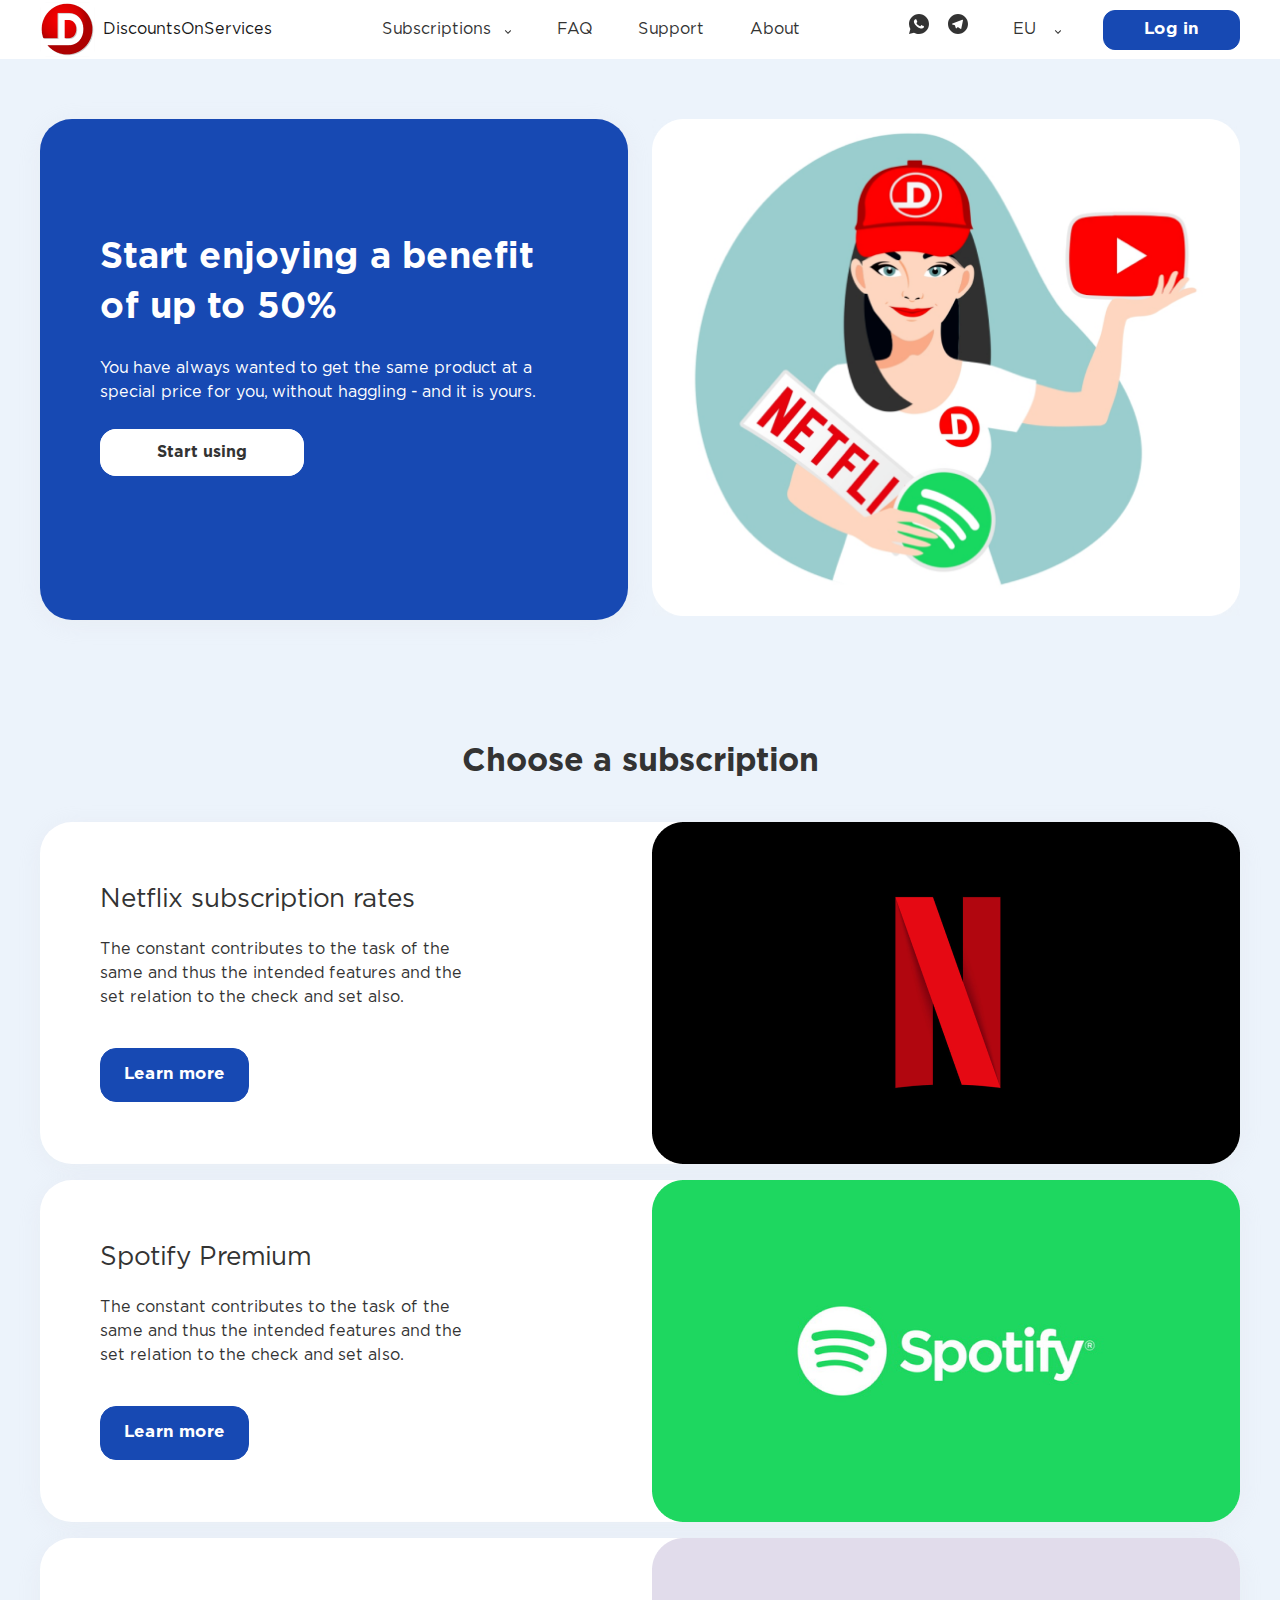
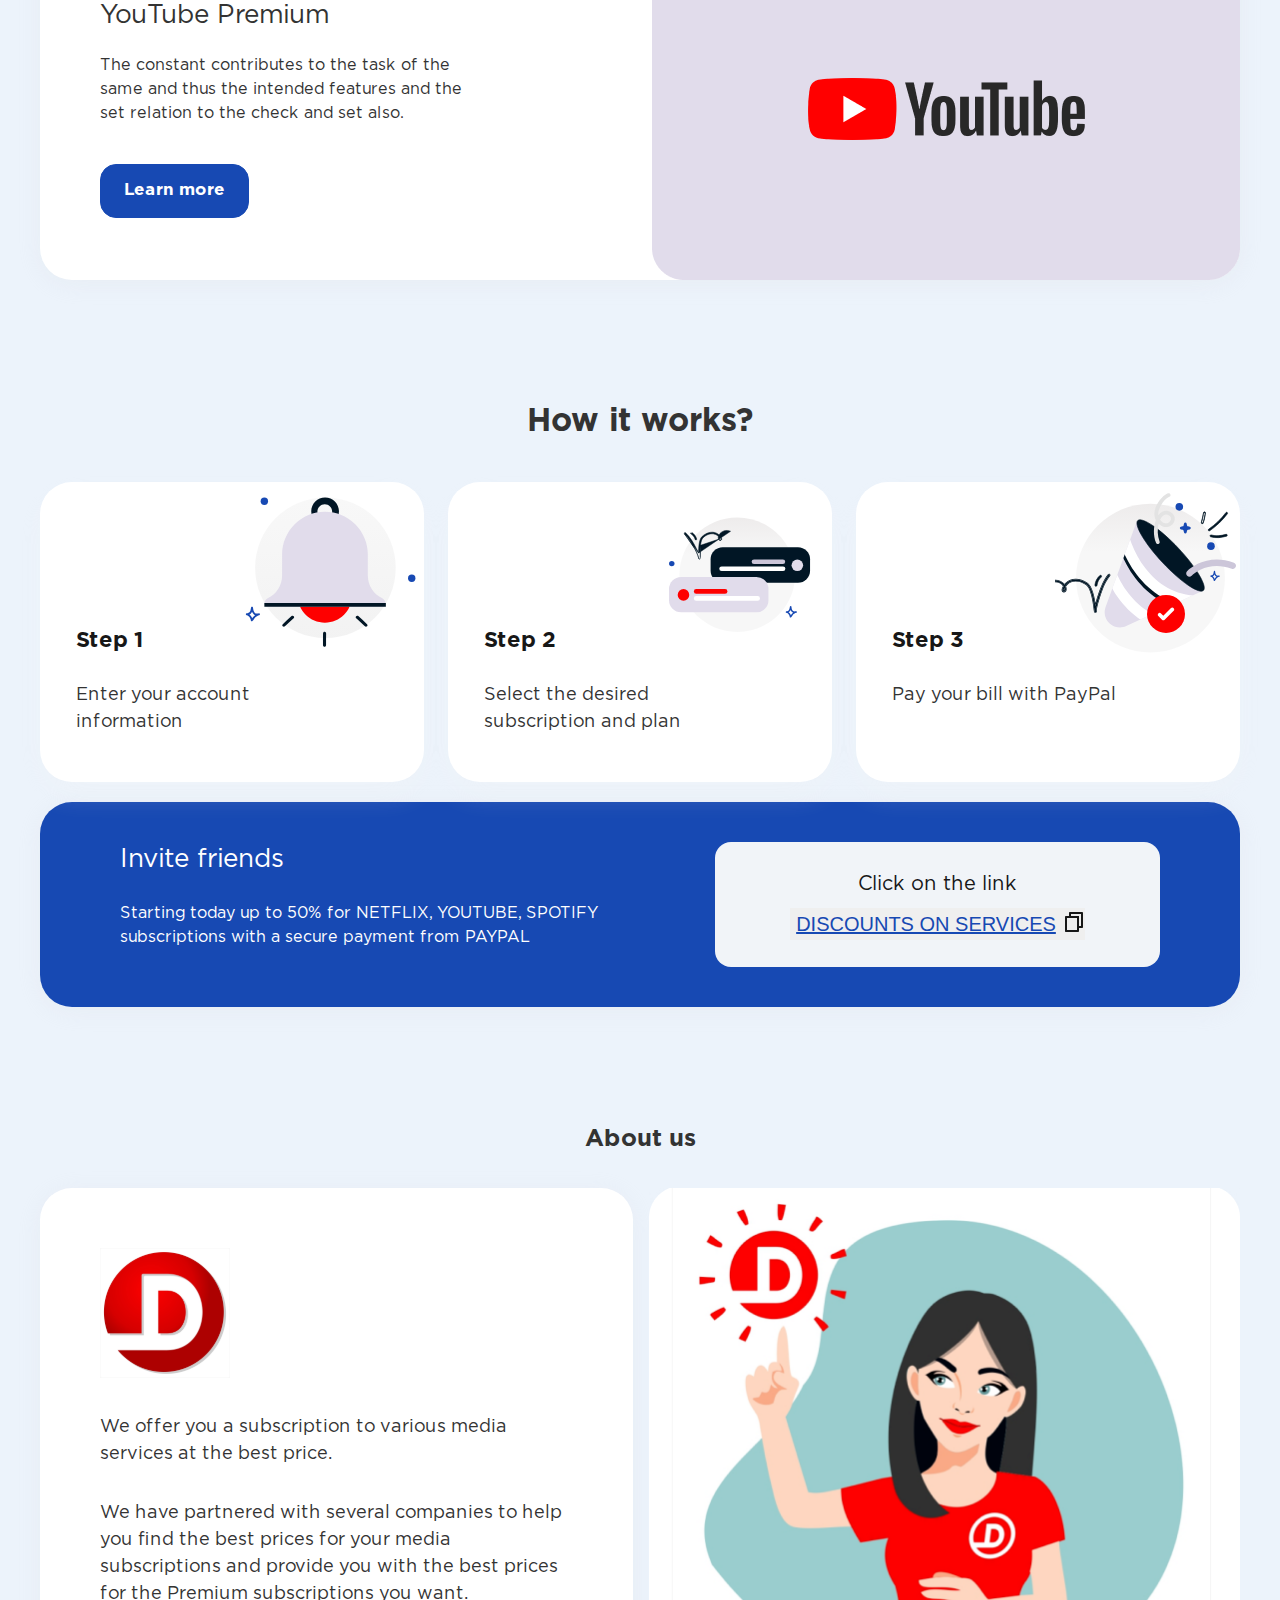
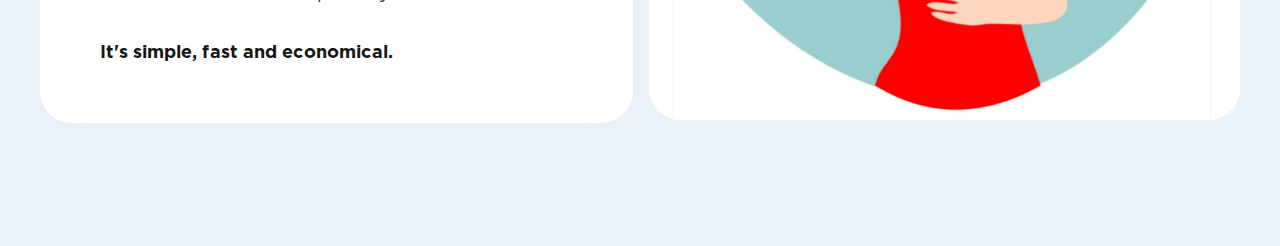
==== index.html @ be627ea8 "three sections completed" ====
<!DOCTYPE html>
<html lang="en">

<head>
    <meta charset="UTF-8">
    <meta http-equiv="X-UA-Compatible" content="IE=edge">
    <meta name="viewport" content="width=device-width, initial-scale=1.0">
    <title>Document</title>
    <link href="css/fonts.css" rel="stylesheet">
    <link href="css/style.css" rel="stylesheet">
</head>

<body>
    <main class="wrapper">
        <header class="header">
            <div class="container">
                <div class="header__inner">
                    <a class="header__logo">
                        <img class="header__logo-img" src="images/logo-big.png" alt="logo">
                        <span class="header__logo-text">DiscountsOnServices</span>
                    </a>

                    <nav class="menu">
                        <ul class="menu__list">
                            <li class="menu__item">
                                <span class="menu__item-subscriptions">Subscriptions
                                    <ul class="subscriptions-list">
                                        <li class="subscriptions-list__item">
                                            <a class="subscriptions-list__link" href="#">Netflix</a>
                                        </li>
                                        <li class="subscriptions-list__item">
                                            <a class="subscriptions-list__link" href="#">YouTube Premium</a>
                                        </li>
                                        <li class="subscriptions-list__item">
                                            <a class="subscriptions-list__link" href="#">Spotify</a>
                                        </li>
                                    </ul>
                                </span>
                            </li>
                            <li class="menu__item"><a class="menu__item-link" href="#">FAQ</a></li>
                            <li class="menu__item"><a class="menu__item-link" href="#">Support</a></li>
                            <li class="menu__item"><a class="menu__item-link" href="#">About</a></li>
                        </ul>
                    </nav>

                    <div class="header__bnt-box">
                        <a class="header__btn-tel" href="#">
                            <svg width="20" height="20" viewBox="0 0 20 20" fill="none"
                                xmlns="http://www.w3.org/2000/svg">
                                <path
                                    d="M0.00401338 20L1.35601 15.032C0.465151 13.5049 -0.00289063 11.768 1.34322e-05 10C1.34322e-05 4.477 4.47701 0 10 0C15.523 0 20 4.477 20 10C20 15.523 15.523 20 10 20C8.23279 20.0029 6.49667 19.5352 4.97001 18.645L0.00401338 20ZM6.39101 5.308C6.26188 5.31602 6.13569 5.35003 6.02001 5.408C5.91153 5.46943 5.81251 5.54622 5.72601 5.636C5.60601 5.749 5.53801 5.847 5.46501 5.942C5.09542 6.423 4.89662 7.01342 4.90001 7.62C4.90201 8.11 5.03001 8.587 5.23001 9.033C5.63901 9.935 6.31201 10.89 7.20101 11.775C7.41501 11.988 7.62401 12.202 7.84901 12.401C8.9524 13.3725 10.2673 14.073 11.689 14.447L12.258 14.534C12.443 14.544 12.628 14.53 12.814 14.521C13.1053 14.506 13.3896 14.4271 13.647 14.29C13.813 14.202 13.891 14.158 14.03 14.07C14.03 14.07 14.073 14.042 14.155 13.98C14.29 13.88 14.373 13.809 14.485 13.692C14.568 13.606 14.64 13.505 14.695 13.39C14.773 13.227 14.851 12.916 14.883 12.657C14.907 12.459 14.9 12.351 14.897 12.284C14.893 12.177 14.804 12.066 14.707 12.019L14.125 11.758C14.125 11.758 13.255 11.379 12.724 11.137C12.668 11.1126 12.608 11.0987 12.547 11.096C12.4786 11.089 12.4095 11.0967 12.3443 11.1186C12.2791 11.1405 12.2193 11.1761 12.169 11.223V11.221C12.164 11.221 12.097 11.278 11.374 12.154C11.3325 12.2098 11.2754 12.2519 11.2098 12.2751C11.1443 12.2982 11.0733 12.3013 11.006 12.284C10.9409 12.2666 10.877 12.2445 10.815 12.218C10.691 12.166 10.648 12.146 10.563 12.109L10.558 12.107C9.98592 11.8572 9.45624 11.5198 8.98801 11.107C8.86201 10.997 8.74501 10.877 8.62501 10.761C8.23159 10.3842 7.88873 9.95801 7.60501 9.493L7.54601 9.398C7.50364 9.33416 7.46937 9.2653 7.44401 9.193C7.40601 9.046 7.50501 8.928 7.50501 8.928C7.50501 8.928 7.74801 8.662 7.86101 8.518C7.9551 8.39832 8.04289 8.27382 8.12401 8.145C8.24201 7.955 8.27901 7.76 8.21701 7.609C7.93701 6.925 7.64701 6.244 7.34901 5.568C7.29001 5.434 7.11501 5.338 6.95601 5.319C6.90201 5.313 6.84801 5.307 6.79401 5.303C6.65972 5.29633 6.52515 5.29766 6.39101 5.307V5.308Z"
                                    fill="#333333" />
                            </svg>
                        </a>
                        <a class="header__btn-telegram" href="#">
                            <svg width="20" height="20" viewBox="0 0 20 20" fill="none" xmlns="http://www.w3.org/2000/svg">
                                <path
                                    d="M10 20C4.477 20 0 15.523 0 10C0 4.477 4.477 0 10 0C15.523 0 20 4.477 20 10C20 15.523 15.523 20 10 20ZM6.89 11.17L6.903 11.163L7.773 14.033C7.885 14.344 8.039 14.4 8.226 14.374C8.414 14.349 8.513 14.248 8.636 14.13L9.824 12.982L12.374 14.87C12.84 15.127 13.175 14.994 13.291 14.438L14.948 6.616C15.131 5.888 14.811 5.596 14.246 5.828L4.513 9.588C3.849 9.854 3.853 10.226 4.393 10.391L6.89 11.171V11.17Z"
                                    fill="#333333" />
                            </svg>
                        </a>
                        <span class="header__btn-language"> EU
                            <ul class="language__list">
                                <li class="language__list-item"><button class="language-btn">English</button></li>
                                <li class="language__list-item"><button class="language-btn">Ukraine</button></li>
                                <li class="language__list-item"><button class="language-btn">Russian</button></li>
                            </ul>
                        </span>
                        <span class="login btn">Log in</span>
                    </div>

                </div>
            </div>
        </header>

        <section class="benefit">
            <div class="container">
                <div class="benefit__inner">
                    <div class="benefit__info">
                        <h1 class="benefit__title">Start enjoying a benefit of up to 50%</h1>
                        <p class="benefit__text">
                            You have always wanted to get the same product at a special price for you, without haggling - and it is yours.
                        </p>
                        <a class="benefit__start" href="#">Start using</a>
                    </div>
                    <div class="benefit__img-box">
                        <img class="benefit__img" src="images/benefit.png" alt="benefit-img">
                    </div>
                </div>
            </div>
        </section>

        <section class="choice">
            <div class="container">
                <h2 class="choice__title section-title">Choose a subscription</h2>
                <div class="choice__item">
                    <div class="choice__item-inner">
                        <div class="choice__item-info">
                            <h3 class="item__title">Netflix subscription rates</h3>
                            <p class="item__text">
                                The constant contributes to the task of the same and thus the intended features and the set relation to the check and set also.
                            </p>
                            <a class="item__link btn" href="#">Learn more</a>
                        </div>
                        <img class="choice__item-img" src="images/netflix.png" alt="Netflix">
                    </div>
                </div>
                <div class="choice__item">
                    <div class="choice__item-inner">
                        <div class="choice__item-info">
                            <h3 class="item__title">Spotify Premium</h3>
                            <p class="item__text">
                                The constant contributes to the task of the same and thus the intended features and the set relation to the check and set also.
                            </p>
                            <a class="item__link btn" href="#">Learn more</a>
                        </div>
                        <img class="choice__item-img" src="images/spotify.png" alt="Netflix">
                    </div>
                </div>
                <div class="choice__item">
                    <div class="choice__item-inner">
                        <div class="choice__item-info">
                            <h3 class="item__title">YouTube Premium</h3>
                            <p class="item__text">
                                The constant contributes to the task of the same and thus the intended features and the set relation to the check and set also.
                            </p>
                            <a class="item__link btn" href="#">Learn more</a>
                        </div>
                        <img class="choice__item-img" src="images/youtube.png" alt="Netflix">
                    </div>
                </div>
            </div>
        </section>

        <section class="work">
            <div class="container">
                <h2 class="work__title section-title">How it works?</h2>
                <div class="work__card-box">
                    <div class="work__card">
                        <div class="first-line">
                            <h4 class="card__title">Step 1</h4>
                            <img class="card__img" src="images/icons/step1.svg" alt="">
                        </div>
                        <div class="second-line">
                            <p class="card__text">
                                Enter your account information
                            </p>
                        </div>
                    </div>
                    <div class="work__card">
                        <div class="first-line">
                            <h4 class="card__title">Step 2</h4>
                            <img class="card__img" src="images/icons/step2.svg" alt="">
                        </div>
                        <div class="second-line">
                            <p class="card__text">
                                Select the desired subscription and plan
                            </p>
                        </div>
                    </div>
                    <div class="work__card">
                        <div class="first-line">
                            <h4 class="card__title">Step 3</h4>
                            <img class="card__img" src="images/icons/step3.svg" alt="">
                        </div>
                        <div class="second-line">
                            <p class="card__text">
                                Pay your bill with PayPal
                            </p>
                        </div>
                    </div>
                </div>

                <div class="invite">
                    <div class="info">
                        <h3 class="invite__title">Invite friends</h3>
                        <p class="invite__text">
                            Starting today up to 50% for NETFLIX, YOUTUBE, SPOTIFY subscriptions with a secure payment from PAYPAL
                        </p>
                    </div>
                    <div class="link__box">
                        <p class="link__text">Click on the link</p>
                        <button class="link__item">
                            <span class="copy_text">Discounts On Services</span>
                        </button>
                        <div class="copy_link_mess">Скопировано в буфер обмена</div>
                    </div>
                </div>
            </div>
        </section>

        <section class="about">
            <div class="container">
                <h2 class="about__title">About us</h2>
                <div class="about__inner">
                    <div class="about__info">
                        <img class="about__info-logo" src="images/logo-130.svg" alt="logo">
                        <p class="about__info-text">
                            We offer you a subscription to various media services at the best price.
                        </p>
                        <p class="about__info-text">
                            We have partnered with several companies to help you find the best prices for your media subscriptions and provide you with the best prices for the Premium subscriptions you want.
                        </p>
                        <p class="about__info-text about__info-text--bold">
                            It's simple, fast and economical.
                        </p>
                    </div>
                    <div class="about__img-box">
                        <img class="about__img" src="images/about.png" alt="about">
                    </div>
                </div>
            </div>
        </section>

    </main>


    <script src="https://ajax.googleapis.com/ajax/libs/jquery/3.4.1/jquery.min.js"></script>
    <script src="js/main.js"></script>
</body>

</html>
---- css/fonts.css ----
@font-face{
    font-family: 'GothamPro-Bold';
    font-style: normal;
    font-weight: 700;
    src:url(../fonts/GothamPro-Bold.woff2) format('woff2'),
        url(../fonts/GothamPro-Bold.woff) format('woff');
}

@font-face{
    font-family: 'GothamPro';
    font-style: normal;
    font-weight: 400;
    src:url(../fonts/GothamPro.woff2) format('woff2'),
        url(../fonts/GothamPro.woff) format('woff');
}
---- css/style.css ----
*,
*::after,
*::before{
    box-sizing: border-box;
    margin: 0;
}

ul{
    list-style: none;
    padding: 0;
}

a{
    text-decoration: none;
    color: inherit;
}

h1, h2, h4{
    font-family: 'GothamPro-Bold';
    font-weight: 700;
}

h3, h5{
    font-family: 'GothamPro';
    font-weight: 400;
}

section{
    margin-bottom: 120px;
}

body{
    font-family: 'GothamPro';
    font-weight: 400;
    background-color: #ECF3FB;
    color: #333333;
}

header{
    padding: 2px 0;
    margin-bottom: 60px;
    background-color: #fff;
}

.container{
    max-width: 1220px;
    padding: 0 10px;
    margin: 0 auto;
}

.header__inner{
    display: flex;
    justify-content: space-between;
    align-items: center;
}

.menu__list{
    display: flex;
    gap: 46px;
}

.header__logo{
    display: flex;
    align-items: center;
}

.header__logo-text{
    color: #171717;
    font-size: 16px;
    line-height: 21px;
    padding-left: 8px;
}

.menu__item-subscriptions,
.header__btn-language{
    padding-right: 20px;
    position: relative;
    cursor: pointer;
}

.header__btn-language{
    margin-right: 42px;
}

.menu__item-subscriptions::after,
.header__btn-language::after{
    content: "";
    width: 7px;
    height: 4px;
    background-image: url(../images/icons/arrow-down.svg);
    position: absolute;
    top: 8px;
    right: 0;
    transition: all .5s;
}

.menu__item-subscriptions:hover::after,
.header__btn-language:hover::after{
    transform: rotateX(180deg);
}

.subscriptions-list,
.language__list{
    position: absolute;
    visibility: hidden;
    opacity: 0;
    transition: all .5s;
    left: -40px;
    top: 40px;
    background: #FFFFFF;
    box-shadow: 0px 20px 48px rgba(177, 177, 177, 0.4);
    border-radius: 16px;
    width: 205px;
}

.language__list{
    width: 114px;
    left: -30px;
}

.menu__item-subscriptions:hover .subscriptions-list,
.header__btn-language:hover .language__list{
    visibility: visible;
    opacity: 1;
}

.subscriptions-list__item,
.language__list-item{
    margin: 23px;
}

.language-btn{
    border: none;
    background-color: transparent;
}

.subscriptions-list__link,
.language-btn{
    color: #171717;
    letter-spacing: 0.01em;
    font-size: 17px;
    line-height: 26px;
    transition: all .3s;
}

.language-btn{
    cursor: pointer;
}

.subscriptions-list__link:hover,
.language-btn:hover{
    color: #1749B3;
}

.header__btn-tel,
.header__btn-telegram{
    transition: all 2s;
}

.header__btn-tel:hover path,
.header__btn-telegram:hover path{
    fill: #1749B3;
}

.header__btn-tel:active path,
.header__btn-telegram:active path{
    fill: #4B84FD;
}

.header__btn-telegram{
    margin-left: 14px;
    margin-right: 40px;
}

.btn{
    display: inline-block;
    padding: 8px 40px;
    color: #fff;
    font-weight: 700;
    font-family: 'GothamPro-Bold';
    font-size: 17px;
    line-height: 22px;
    background-color: #1749B3;
    border: 1px solid #1749B3;
    border-radius: 12px;
    transition: all .3s;
    cursor: pointer;
}

.btn:hover{
    color: #171717;
    background-color: #fff;
}

.btn:active{
    background-color: #4B84FD;
    border-color: #4B84FD;
    color: #fff;
}

.benefit__inner{
    display: flex;
    justify-content: space-between;
}

.benefit__img-box{
    width: 49%;
    object-fit: cover;
    border-radius: 32px;
}

.benefit__img{
    width: 100%;
}

.benefit__info{
    width: 49%;
    padding: 114px 60px 0;
    background-color: #1749B3;
    box-shadow: 0px 4px 24px rgba(213, 216, 221, 0.2);
    border-radius: 32px;
}

.benefit__title{
    color: #FFFFFF;
    font-size: 36px;
    line-height: 50px;
    margin-bottom: 24px;
    max-width: 472px;

}

.benefit__text{
    font-size: 16px;
    line-height: 24px;
    color: #FFFFFF;
    margin-bottom: 40px;
}

.benefit__start{
    padding: 15px 56px;
    background-color: #fff;
    border-radius: 16px;
    font-weight: 700;
    font-family: 'GothamPro-Bold';
    border: 1px solid #FFFFFF;
    transition: all .3s;
}

.benefit__start:hover{
    color: #FFFFFF;
    background-color: #1749B3;
}

.benefit__start:active{
    color: #1749B3;
    background-color: rgba(255, 255, 255, 0.8);
    border-color: rgba(255, 255, 255, 0.8);
}

.choice__item{
    background-color: #FFFFFF;
    box-shadow: 0px 4px 24px rgba(213, 216, 221, 0.2);
    border-radius: 32px;
}

.choice__item + .choice__item{
    margin-top: 16px;
}

.section-title{
    font-size: 32px;
    line-height: 45px;
    text-align: center;
    margin-bottom: 37px;
}

.choice__item-inner{
    display: flex;
    justify-content: space-between;
}

.choice__item-info{
    max-width: 440px;
    padding-left: 60px;
}

.item__title {
    font-size: 26px;
    line-height: 36px;
    margin-top: 60px;
    margin-bottom: 20px;
}

.item__text{
    font-size: 16px;
    line-height: 24px;
    margin-bottom: 38px;
}

.item__link{
    display: inline-block;
    padding: 15px 23px;
    color: #FFFFFF;
    font-weight: 700;
    font-size: 17px;
    line-height: 22px;
    font-family: 'GothamPro-Bold';
    background: #1749B3;
    border-radius: 16px;
    border: 1px solid #1749B3;
}

.work__card-box{
    margin-bottom: 20px;
}

.work__card-box{
    display: flex;
    justify-content: space-between;
}

.work__card{
    background-color: #FFFFFF;
    box-shadow: 0px 12px 28px rgba(244, 245, 245, 0.2);
    border-radius: 32px;
    padding-left: 36px;
    height: 300px;
    width: 32%;
}

.first-line{
    display: flex;
    justify-content: space-between;
    align-items: flex-end;
}

.card__img{
    max-width: 185px;
    width: 100%;
    margin-bottom: 15px;
}

.card__title{
    font-size: 22px;
    line-height: 31px;
    color: #171717;
    padding-bottom: 25px;
}

.card__text{
    max-width: 227px;
    font-size: 18px;
    line-height: 27px;
    margin-bottom: 40px;
}

.invite{
    background-color: #1749B3;
    box-shadow: 0px 4px 24px rgba(213, 216, 221, 0.2);
    border-radius: 32px;
    padding: 40px 80px;
    display: flex;
    justify-content: space-between;
}

.info{
    color: #FFFFFF;
    max-width: 508px;
}

.invite__title{
    font-size: 26px;
    line-height: 140%;
    margin-bottom: 24px;
}

.invite__text{
    font-size: 16px;
    line-height: 150%;
}

.link__box{
    background-color: #F1F4F8;
    border-radius: 16px;
    max-width: 445px;
    width: 100%;
}

.link__text{
    font-size: 20px;
    line-height: 140%;
    text-align: center;
    color: #171717;
    margin-top: 28px;
    margin-bottom: 10px;
}

.link__item{
    position: relative;
    padding-right: 29px;
    display: block;
    margin: 0 auto;
    border: none;
    margin-bottom: 27px;
    transition: all .3s;
    cursor: pointer;
}

.link__item::after{
    content: "";
    position: absolute;
    width: 20px;
    height: 20px;
    top: 4px;
    right: 0px;
    background-image: url(../images/icons/invite-icon.svg);
    background-repeat: no-repeat;
    transition: all .3s;
}

.link__item span{
    color: #1749B3;
    text-transform: uppercase;
    font-size: 20px;
    line-height: 30px;
    text-decoration: underline;
    transition: all .3s;
}


.link__item:hover span{
    color: #171717;
}

.link__item:hover::after{
    background-image: url(../images/icons/invite-hover.svg);
}

.link__item--active span{
    color: #606060;
}

.link__item.link__item--active::after{
    background-image: url(../images/icons/invite-act.svg);
}

.copy_link_mess{
    line-height:40px;
    border-radius:5px;
    background:#1DA1F2;
    color:#fff;
    position:fixed;
    padding:0 15px;
    z-index:99;
    bottom:30px;
    left:50%;
    margin-left:-120px;
    display:none;
    box-shadow: rgba(0, 0, 0, 0.15) 0px 0px 15px;
}

.about__title{
    text-align: center;
    margin-bottom: 37px;
}

.about__inner{
    display: flex;
    justify-content: space-between;
    gap: 16px;
}

.about__img{
    width: 100%;
}

.about__img-box{
    width: 50%;
    object-fit: cover;
    border-radius: 32px;
}

.about__info{
    padding: 60px;
    box-shadow: 0px 4px 24px rgba(213, 216, 221, 0.2);
    border-radius: 32px;
    background-color: #fff;
    max-height: 535px;
    width: 50%;
}

.about__info-logo{
    margin-bottom: 32px;
}

.about__info-text{
    font-size: 18px;
    line-height: 27px;
    color: #333333;
}

.about__info-text + .about__info-text{
    margin-top: 32px;
}

.about__info-text--bold{
    color: #171717;
    font-family: 'GothamPro-Bold';
    font-weight: 700;
}
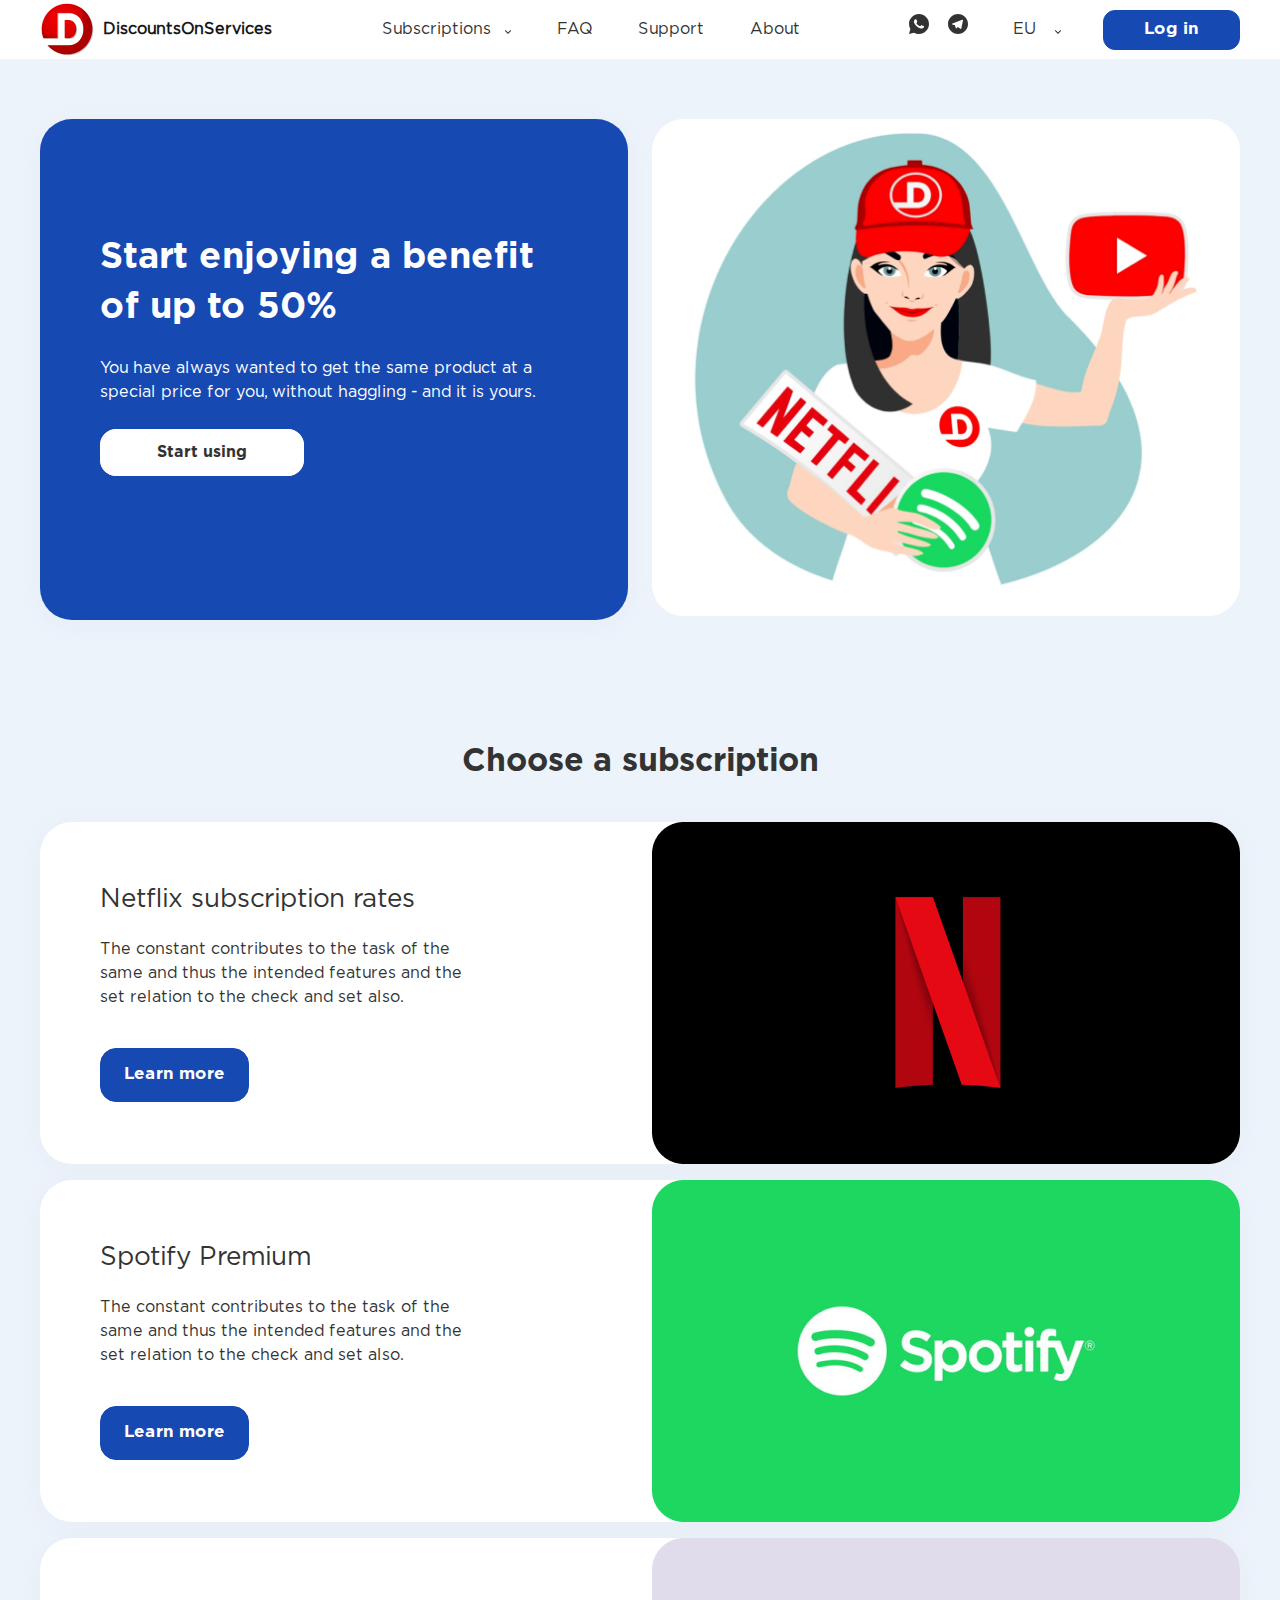
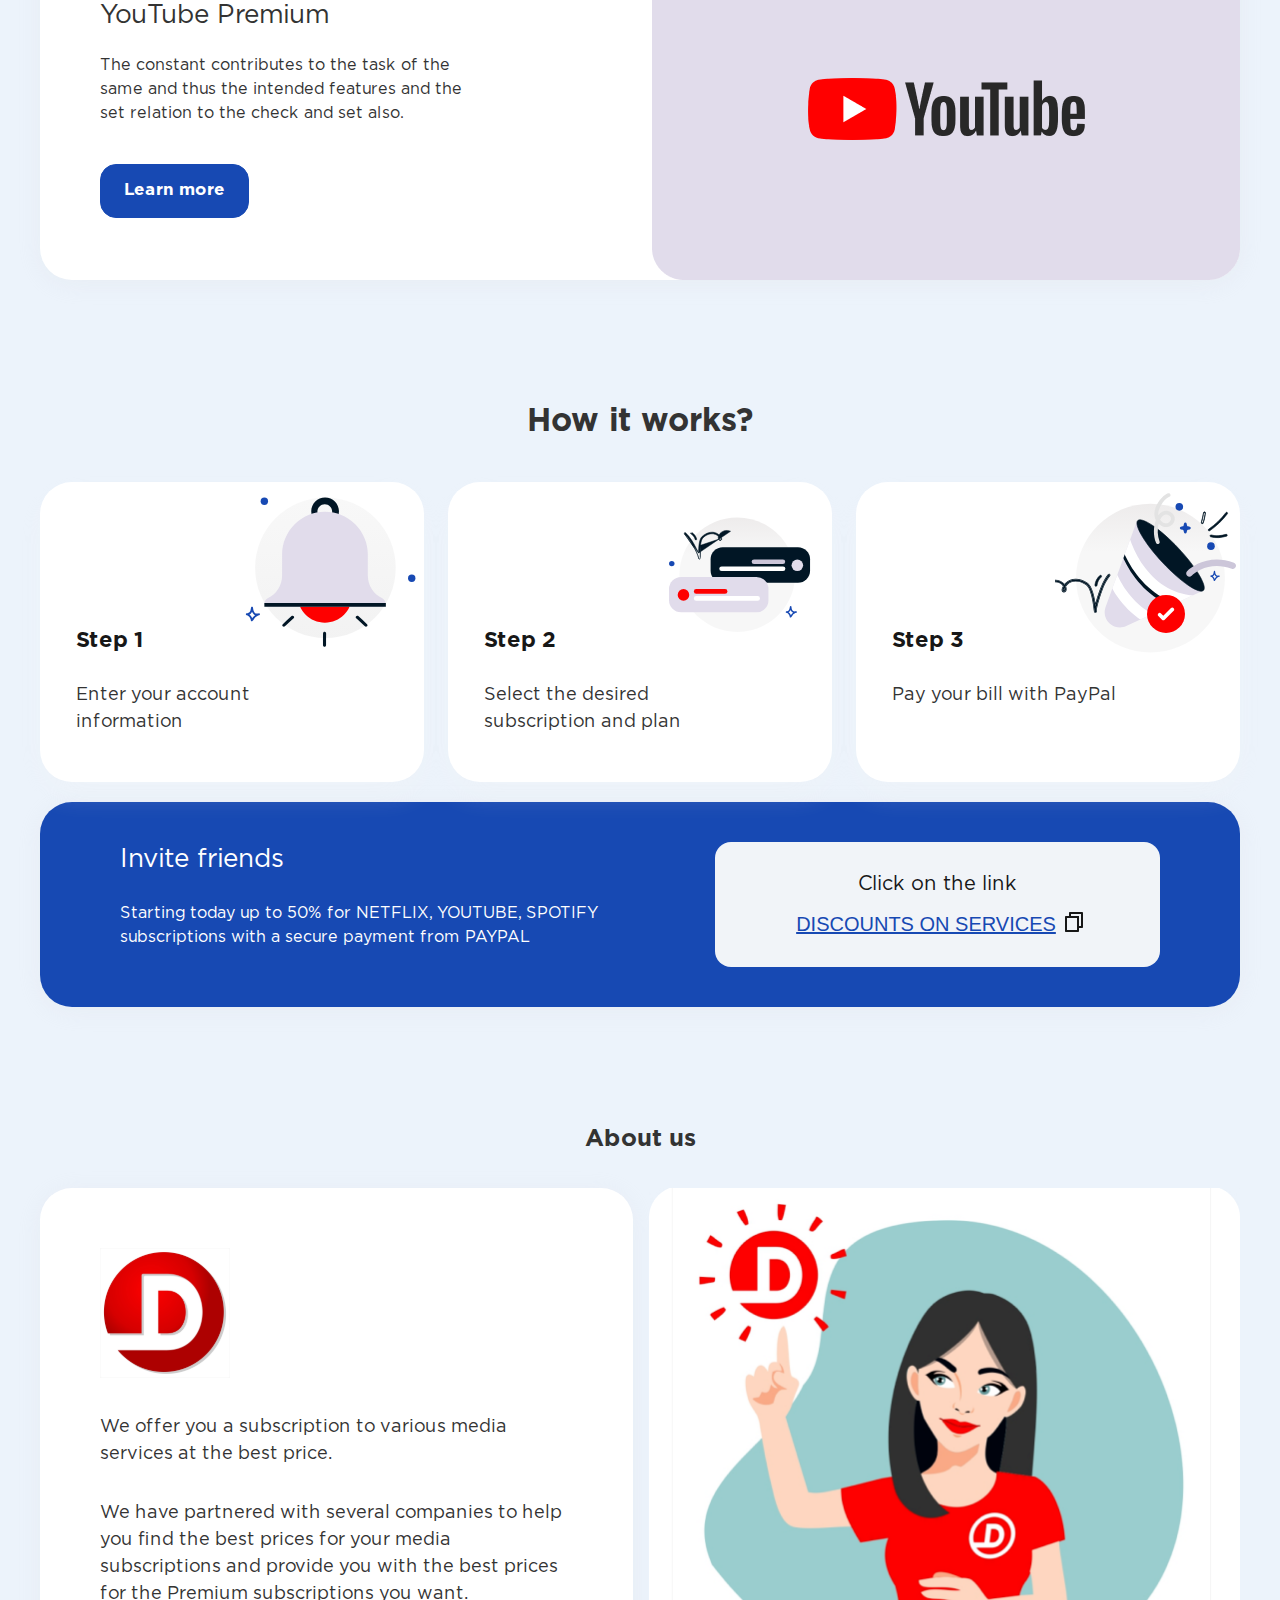
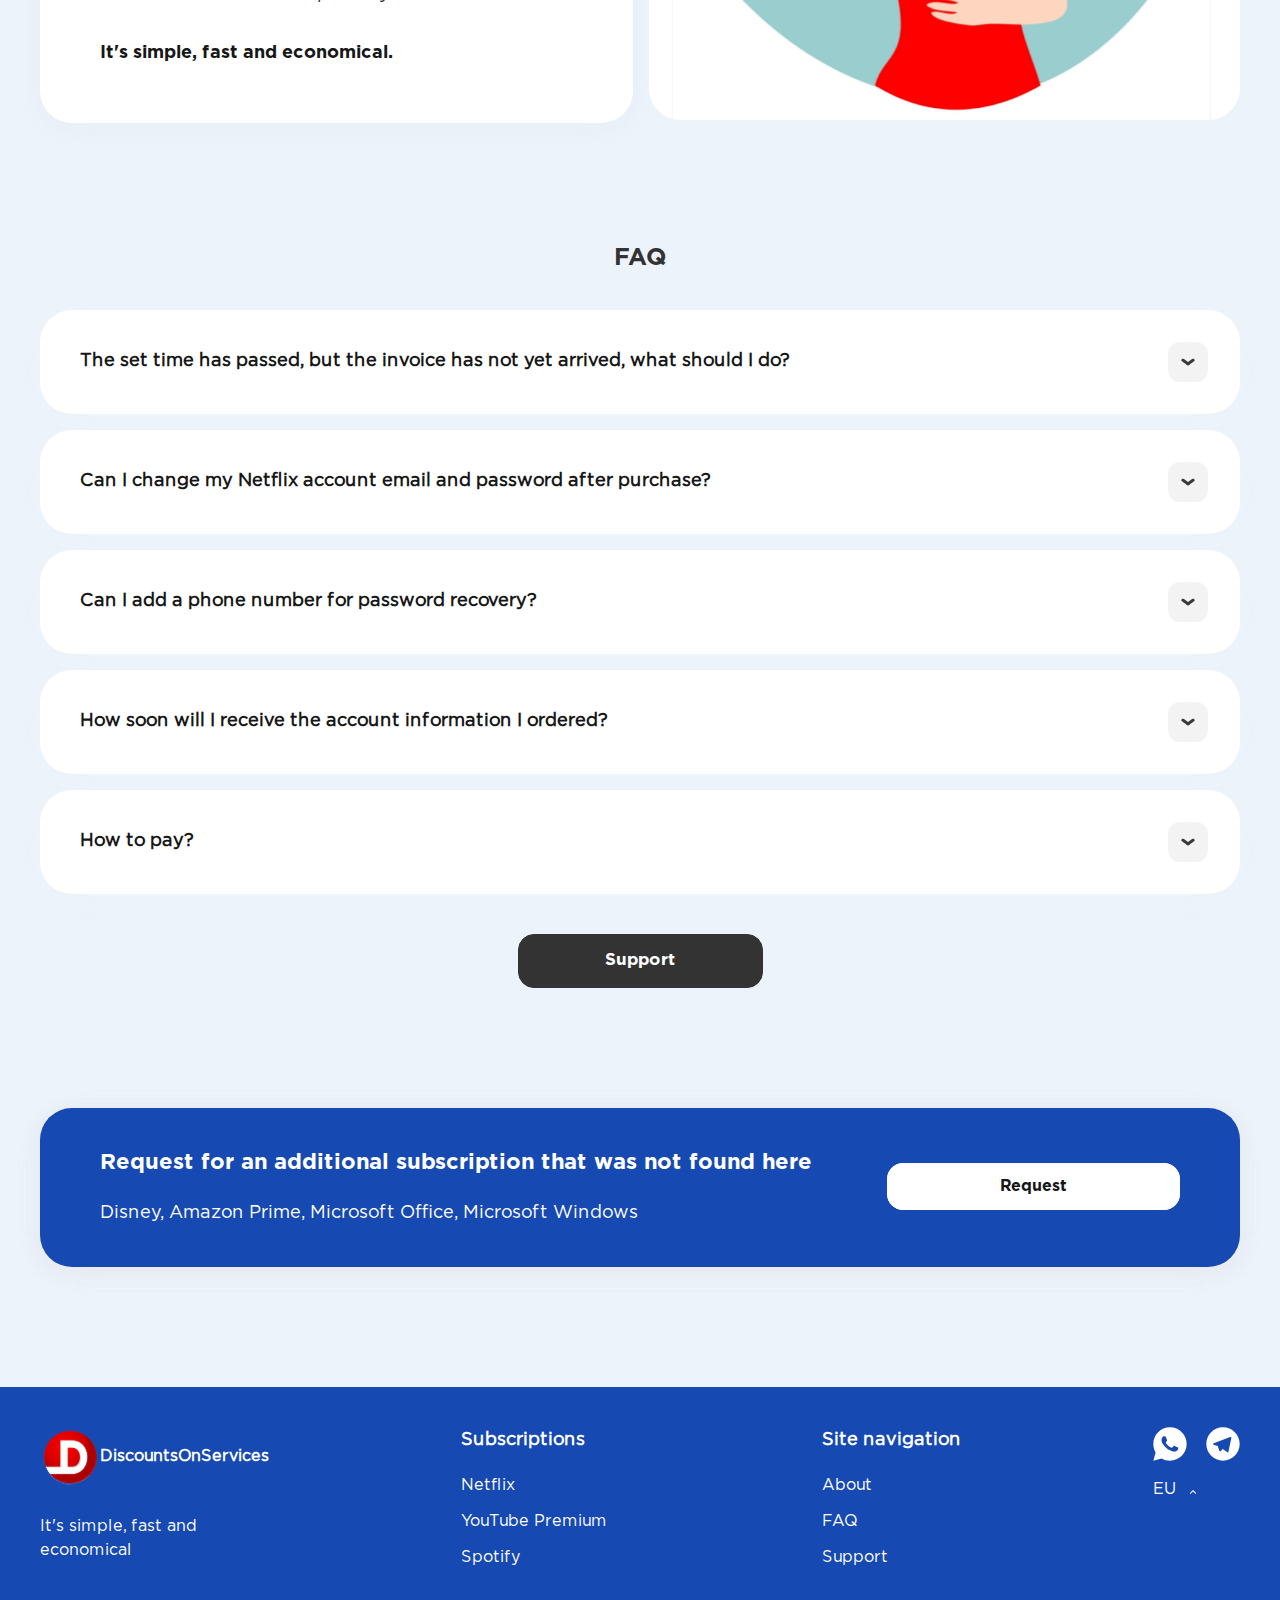
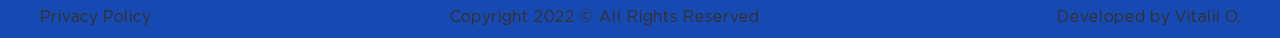
==== commit 419b7fcd: "complited-home-screen" ====
--- a/index.html
+++ b/index.html
@@ -15,7 +15,7 @@
         <header class="header">
             <div class="container">
                 <div class="header__inner">
-                    <a class="header__logo">
+                    <a class="header__logo" href="#">
                         <img class="header__logo-img" src="images/logo-big.png" alt="logo">
                         <span class="header__logo-text">DiscountsOnServices</span>
                     </a>
@@ -212,6 +212,164 @@
             </div>
         </section>
 
+        <section class="faq">
+            <div class="container">
+                <h2 class="faq__title">FAQ</h2>
+                <ul class="faq__list">
+                    <li class="faq__list-item">
+                        <div class="faq__list-content">
+                            <p class="faq__list-title">
+                                The set time has passed, but the invoice has not yet arrived, what should I do?
+                            </p>
+                            <p class="faq__list-text">
+                                Lorem ipsum dolor sit amet consectetur adipisicing elit. Quos nihil eum libero accusamus. Cupiditate quos voluptatum dolores veniam maiores vel porro? Optio saepe illo inventore laudantium blanditiis quasi reiciendis consequatur!
+                            </p>
+                        </div>
+                        <div class="faq__list-btn"></div>
+                    </li>
+                    <li class="faq__list-item">
+                        <div class="faq__list-content">
+                            <p class="faq__list-title">
+                                Can I change my Netflix account email and password after purchase?
+                            </p>
+                            <p class="faq__list-text">
+                                Lorem ipsum dolor sit, amet consectetur adipisicing elit. Reprehenderit molestias eaque, nihil saepe unde quas quisquam quam omnis repellat pariatur vero, atque delectus a tempore. Aperiam commodi laborum ad hic.
+                                Omnis accusamus dolores accusantium molestias. Culpa maxime deleniti non harum ullam voluptatibus enim facere soluta possimus, dolorem obcaecati consequatur ipsum totam! Voluptates mollitia ea fugit voluptatibus facilis debitis nesciunt excepturi.
+                            </p>
+                        </div>
+                        <div class="faq__list-btn"></div>
+                    </li>
+                    <li class="faq__list-item">
+                        <div class="faq__list-content">
+                            <p class="faq__list-title">
+                                Can I add a phone number for password recovery?
+                            </p>
+                            <p class="faq__list-text">Payment options we currently have: PayPal, Bitcoin.</p>
+                        </div>
+                        <div class="faq__list-btn"></div>
+                    </li>
+                    <li class="faq__list-item">
+                        <div class="faq__list-content">
+                            <p class="faq__list-title">
+                                How soon will I receive the account information I ordered?
+                            </p>
+                            <p class="faq__list-text">
+                                Lorem ipsum dolor sit amet consectetur adipisicing elit. Accusamus consectetur voluptatem qui tempore hic nam consequuntur numquam obcaecati earum fugit dolore, magnam nobis tempora veniam nulla! Inventore minus dolor consequuntur.
+                            </p>
+                        </div>
+                        <div class="faq__list-btn"></div>
+                    </li>
+                    <li class="faq__list-item">
+                        <div class="faq__list-content">
+                            <p class="faq__list-title">
+                                How to pay?
+                            </p>
+                            <p class="faq__list-text">Payment options we currently have: PayPal, Bitcoin.</p>
+                        </div>
+                        <div class="faq__list-btn"></div>
+                    </li>
+                </ul>
+                <div class="support-box">
+                    <a class="support" href="#">Support</a>
+                </div>
+            </div>
+        </section>
+
+        <section class="request">
+            <div class="container">
+                <div class="request__inner">
+                    <div class="request__info">
+                        <h4 class="request__info-title">
+                            Request for an additional subscription that was not found here
+                        </h4>
+                        <p class="request__info-text">
+                            Disney, Amazon Prime, Microsoft Office, Microsoft Windows
+                        </p>
+                    </div>
+                    <div class="request__link-box">
+                        <a class="request__link" href="#">Request</a>
+                    </div>
+                </div>
+            </div>
+        </section>
+
+        <footer class="footer">
+            <div class="container">
+                <div class="footer__inner">
+                    <div class="footer__content">
+                        <div class="footer__logo-box">
+                            <a class="footer__logo">
+                                <img class="footer__logo-img" src="images/logo-footer.svg" alt="logo">
+                                <span class="footer__logo-text">DiscountsOnServices</span>
+                            </a>
+                            <p class="footer__logo-motto">It's simple, fast and economical</p>
+                        </div>
+                        <div class="footer__links">
+                            <div class="footer__subscriptions">
+                                <ul class="subscriptions__list">
+                                    <li class="subscriptions__list-item footer-list-title">Subscriptions</li>
+                                    <li class="subscriptions__list-item">
+                                        <a class="list-link" href="#">Netflix</a>
+                                    </li>
+                                    <li class="subscriptions__list-item">
+                                        <a class="list-link" href="#">YouTube Premium</a>
+                                    </li>
+                                    <li class="subscriptions__list-item">
+                                        <a class="list-link" href="#">Spotify</a>
+                                    </li>
+                                </ul>
+                            </div>
+                            <div class="footer__nav">
+                                <ul class="nav__list">
+                                    <li class="nav__list-item footer-list-title">Site navigation</li>
+                                    <li class="nav__list-item">
+                                        <a class="list-link" href="#">About</a>
+                                    </li>
+                                    <li class="nav__list-item">
+                                        <a class="list-link" href="#">FAQ</a>
+                                    </li>
+                                    <li class="nav__list-item">
+                                        <a class="list-link" href="#">Support</a>
+                                    </li>
+                                </ul>
+                            </div>
+                        </div>
+                        <div class="footer__btn">
+                            <div class="footer__btn-box">
+                                <a class="footer__btn-tel" href="#">
+                                    <svg width="34" height="34" viewBox="0 0 34 34" fill="none" xmlns="http://www.w3.org/2000/svg">
+                                        <path d="M0.340673 33.6663L2.59401 25.3863C1.10924 22.8411 0.329167 19.9463 0.334007 16.9997C0.334007 7.79467 7.79567 0.333008 17.0007 0.333008C26.2057 0.333008 33.6673 7.79467 33.6673 16.9997C33.6673 26.2047 26.2057 33.6663 17.0007 33.6663C14.0553 33.6711 11.1618 32.8916 8.61734 31.408L0.340673 33.6663ZM10.9857 9.17967C10.7704 9.19304 10.5601 9.24973 10.3673 9.34634C10.1865 9.44872 10.0215 9.57672 9.87734 9.72634C9.67734 9.91467 9.56401 10.078 9.44234 10.2363C8.82636 11.038 8.49502 12.022 8.50067 13.033C8.50401 13.8497 8.71734 14.6447 9.05067 15.388C9.73234 16.8913 10.854 18.483 12.3357 19.958C12.6923 20.313 13.0407 20.6697 13.4157 21.0013C15.2547 22.6204 17.4461 23.7881 19.8157 24.4113L20.764 24.5563C21.0723 24.573 21.3807 24.5497 21.6907 24.5347C22.1761 24.5096 22.65 24.3782 23.079 24.1497C23.3557 24.003 23.4857 23.9297 23.7173 23.783C23.7173 23.783 23.789 23.7363 23.9257 23.633C24.1507 23.4663 24.289 23.348 24.4757 23.153C24.614 23.0097 24.734 22.8413 24.8257 22.6497C24.9557 22.378 25.0857 21.8597 25.139 21.428C25.179 21.098 25.1673 20.918 25.1623 20.8063C25.1557 20.628 25.0073 20.443 24.8457 20.3647L23.8757 19.9297C23.8757 19.9297 22.4257 19.298 21.5407 18.8947C21.4474 18.854 21.3474 18.8308 21.2457 18.8263C21.1316 18.8146 21.0164 18.8275 20.9078 18.864C20.7991 18.9005 20.6995 18.9598 20.6157 19.038V19.0347C20.6073 19.0347 20.4957 19.1297 19.2907 20.5897C19.2215 20.6826 19.1262 20.7528 19.017 20.7914C18.9078 20.83 18.7895 20.8352 18.6773 20.8063C18.5687 20.7773 18.4624 20.7405 18.359 20.6963C18.1523 20.6097 18.0807 20.5763 17.939 20.5147L17.9307 20.5113C16.9772 20.095 16.0944 19.5328 15.314 18.8447C15.104 18.6613 14.909 18.4613 14.709 18.268C14.0533 17.6401 13.4819 16.9297 13.009 16.1547L12.9107 15.9963C12.84 15.8899 12.7829 15.7752 12.7407 15.6547C12.6773 15.4097 12.8423 15.213 12.8423 15.213C12.8423 15.213 13.2473 14.7697 13.4357 14.5297C13.5925 14.3302 13.7388 14.1227 13.874 13.908C14.0707 13.5913 14.1323 13.2663 14.029 13.0147C13.5623 11.8747 13.079 10.7397 12.5823 9.61301C12.484 9.38967 12.1923 9.22967 11.9273 9.19801C11.8373 9.18801 11.7473 9.17801 11.6573 9.17134C11.4335 9.16022 11.2092 9.16245 10.9857 9.17801V9.17967Z" fill="white"/>
+                                        </svg>
+                                </a>
+                                <a class="footer__btn-telegram" href="#">
+                                    <svg width="34" height="34" viewBox="0 0 34 34" fill="none" xmlns="http://www.w3.org/2000/svg">
+                                        <path d="M17.0007 33.6663C7.79565 33.6663 0.333984 26.2047 0.333984 16.9997C0.333984 7.79467 7.79565 0.333008 17.0007 0.333008C26.2057 0.333008 33.6673 7.79467 33.6673 16.9997C33.6673 26.2047 26.2057 33.6663 17.0007 33.6663ZM11.8173 18.9497L11.839 18.938L13.289 23.7213C13.4757 24.2397 13.7323 24.333 14.044 24.2897C14.3573 24.248 14.5223 24.0797 14.7273 23.883L16.7073 21.9697L20.9573 25.1163C21.734 25.5447 22.2923 25.323 22.4857 24.3963L25.2473 11.3597C25.5523 10.1463 25.019 9.65967 24.0773 10.0463L7.85565 16.313C6.74898 16.7563 6.75565 17.3763 7.65565 17.6513L11.8173 18.9513V18.9497Z" fill="white"/>
+                                        </svg>                                        
+                                </a>
+                            </div>
+                            <div class="footer__language-box">
+                                <span class="footer__btn-language"> EU
+                                    <ul class="footer__language-list">
+                                        <li class="language__list-item"><button class="language-btn">English</button></li>
+                                        <li class="language__list-item"><button class="language-btn">Ukraine</button></li>
+                                        <li class="language__list-item"><button class="language-btn">Russian</button></li>
+                                    </ul>
+                                </span>
+                            </div>
+                        </div>
+                    </div>
+                    <!-- ############ -->
+                    <div class="footer__line">
+                        <p class="footer__line-item">
+                            <a href="#">Privacy Policy</a>
+                        </p>
+                        <p class="footer__line-item">Copyright 2022 © All Rights Reserved</p>
+                        <p class="footer__line-item">Developed by Vitalii O.</p>
+                    </div>
+                </div>
+            </div>
+        </footer>
+
     </main>
 
 
--- a/css/style.css
+++ b/css/style.css
@@ -59,7 +59,8 @@
     gap: 46px;
 }
 
-.header__logo{
+.header__logo,
+.footer__logo{
     display: flex;
     align-items: center;
 }
@@ -69,6 +70,7 @@
     font-size: 16px;
     line-height: 21px;
     padding-left: 8px;
+    font-weight: 700;
 }
 
 .menu__item-subscriptions,
@@ -247,12 +249,14 @@
     transition: all .3s;
 }
 
-.benefit__start:hover{
+.benefit__start:hover,
+.request__link:hover{
     color: #FFFFFF;
     background-color: #1749B3;
 }
 
-.benefit__start:active{
+.benefit__start:active,
+.request__link:active{
     color: #1749B3;
     background-color: rgba(255, 255, 255, 0.8);
     border-color: rgba(255, 255, 255, 0.8);
@@ -405,6 +409,7 @@
     margin-bottom: 27px;
     transition: all .3s;
     cursor: pointer;
+    background-color: transparent;
 }
 
 .link__item::after{
@@ -508,4 +513,252 @@
     color: #171717;
     font-family: 'GothamPro-Bold';
     font-weight: 700;
+}
+
+.faq__title{
+    text-align: center;
+    margin-bottom: 40px;
+}
+
+.faq__list{
+    margin-bottom: 40px;
+}
+
+.faq__list-item{
+    display: flex;
+    justify-content: space-between;
+    background: #FFFFFF;
+    box-shadow: 0px 12px 28px rgba(244, 245, 245, 0.2);
+    border-radius: 32px;
+    padding: 32px;
+    padding-left: 40px;
+    cursor: pointer;
+}
+
+.faq__list-item + .faq__list-item{
+    margin-top: 16px;
+}
+
+.faq__list-btn{
+    min-width: 40px;
+    height: 40px;
+    display: inline-block;
+    background-color: rgba(23, 23, 23, 0.05);
+    border-radius: 12px;
+    background-image: url(../images/icons/arrow-list.svg);
+    background-position: center;
+    background-repeat: no-repeat;
+    transition: all .3s;
+}
+
+.faq__list-item.faq__list-item--active .faq__list-btn{
+    transform: rotateX(180deg);
+}
+
+.faq__list-content{
+    font-size: 18px;
+    line-height: 27px;
+    padding-right: 20px;
+}
+
+.faq__list-title{
+    padding-top: 6px;
+    font-weight: 700;
+    color: #171717;
+}
+
+.faq__list-text{
+    color: #333333;
+    margin-top: 19px;
+    display: none;
+}
+
+.support-box{
+    display: flex;
+    justify-content: center;
+}
+
+.support{
+    color: #FFFFFF;
+    font-family: 'GothamPro-Bold';
+    font-weight: 700;
+    font-size: 17px;
+    line-height: 22px;
+    padding: 15px 86px;
+    border-radius: 16px;
+    border: 1px solid #333333;
+    background-color: #333333;
+    transition: all .3s;
+    
+}
+
+.support:hover{
+    color: #171717;
+    background-color: #fff;
+}
+
+.support:active{
+    background-color:#606060;
+    border-color: #606060;
+    color: #fff;
+}
+
+.request__inner{
+    background-color: #1749B3;
+    box-shadow: 0px 4px 24px rgba(213, 216, 221, 0.2), 0px 4px 24px rgba(213, 216, 221, 0.2), 0px 12px 28px rgba(244, 245, 245, 0.2);
+    border-radius: 32px;
+    display: flex;
+    align-items: center;
+    justify-content: space-between;
+    color: #fff;
+    padding: 40px 60px;
+}
+
+.request__info{
+    padding-right: 10px;
+}
+
+.request__info-title{
+    font-size: 22px;
+    line-height: 31px;
+    margin-bottom: 21px;
+}
+
+.request__info-text{
+    font-size: 18px;
+    line-height: 27px;
+}
+
+.request__link{
+    background: #FFFFFF;
+    border-radius: 16px;
+    padding: 15px 112px;
+    color: #171717;
+    border: 1px solid #fff;
+    font-family: 'GothamPro-Bold';
+    font-weight: 700;
+    transition: all .3s;
+}
+
+.footer{
+    background-color: #1749B3;
+}
+
+.footer__inner{
+    padding-top: 40px;
+}
+
+.footer__content{
+    display: flex;
+    justify-content: space-between;
+    color: #FFFFFF;
+    margin-bottom: 40px;
+}
+
+.footer__logo{
+    margin-bottom: 27px;
+}
+
+.footer__logo-text{
+    font-weight: 700;
+}
+
+.footer__logo-text,
+.footer__logo-motto{
+    font-size: 16px;
+    line-height: 24px;
+}
+
+.footer__logo-motto{
+    max-width: 180px;
+}
+
+.footer__links{
+    display: flex;
+    justify-content: space-between;
+    max-width: 500px;
+    width: 100%;
+}
+
+.subscriptions__list-item,
+.nav__list-item{
+    font-size: 16px;
+    line-height: 24px;
+}
+
+.subscriptions__list-item + .subscriptions__list-item,
+.nav__list-item + .nav__list-item{
+    margin-top: 12px;
+}
+
+.footer-list-title{
+    font-size: 18px;
+    line-height: 27px;
+    margin-bottom: 20px;
+    font-weight: 700;
+}
+
+.footer__btn-tel:hover path,
+.footer__btn-telegram:hover path{
+    opacity: 0.8;
+}
+
+.footer__btn-tel:active path,
+.footer__btn-telegram:active path{
+    opacity: 1;
+}
+
+.footer__btn-telegram{
+    margin-left: 14px;
+}
+
+.footer__btn-box{
+    margin-bottom: 17px;
+}
+
+.footer__btn-language{
+    padding-right: 20px;
+    position: relative;
+    cursor: pointer;
+}
+
+.footer__btn-language::after{
+    content: "";
+    width: 7px;
+    height: 4px;
+    background-image: url(../images/icons/arrow-white.svg);
+    position: absolute;
+    top: 8px;
+    right: 0;
+    transform: rotateX(180deg);
+    transition: all .5s;
+}
+
+.footer__btn-language:hover::after{
+    transform: rotateX(0deg);
+}
+
+.footer__language-list{
+    position: absolute;
+    visibility: hidden;
+    opacity: 0;
+    transition: all .5s;
+    left: -40px;
+    bottom: 18px;
+    background: #FFFFFF;
+    box-shadow: 0px 20px 48px rgba(177, 177, 177, 0.4);
+    border-radius: 16px;
+    width: 114px;
+    left: -30px;
+}
+
+.footer__btn-language:hover .footer__language-list{
+    visibility: visible;
+    opacity: 1;
+}
+
+.footer__line{
+    display: flex;
+    justify-content: space-between;
+    padding-bottom: 12px;
 }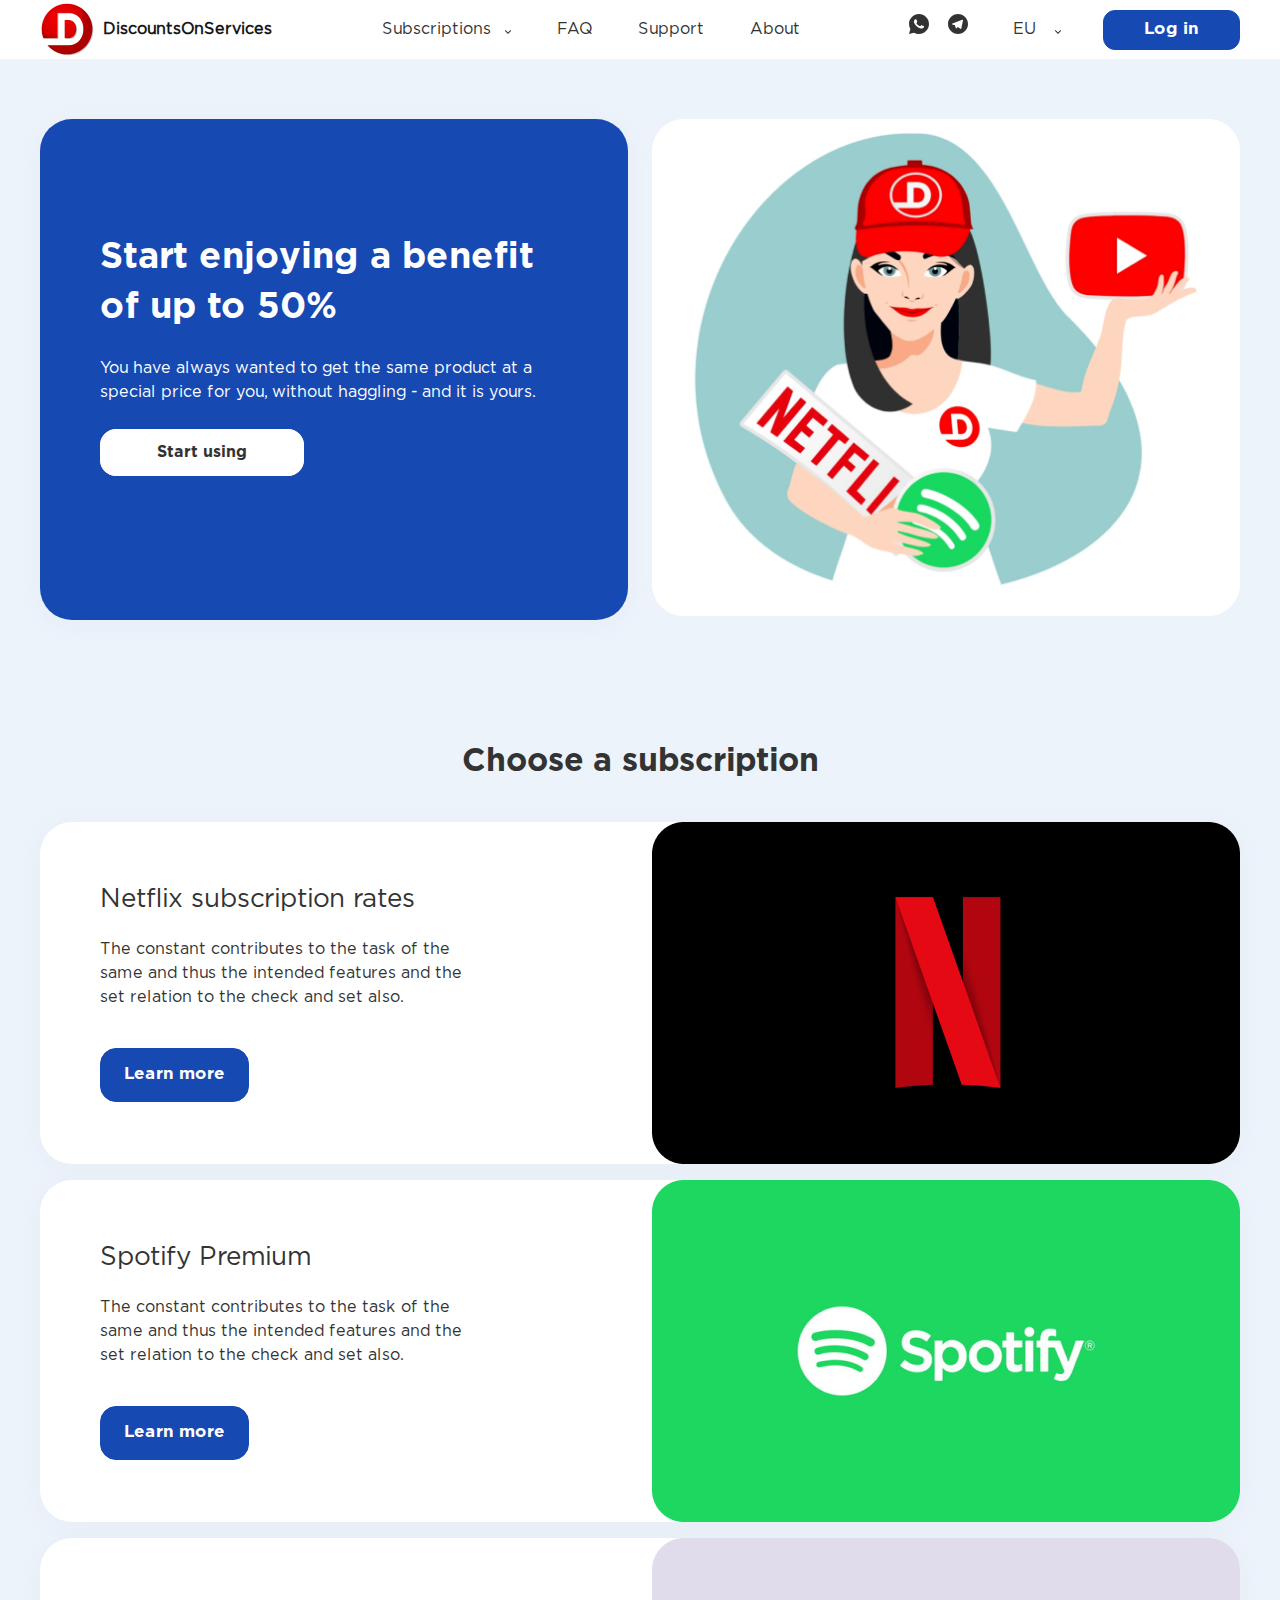
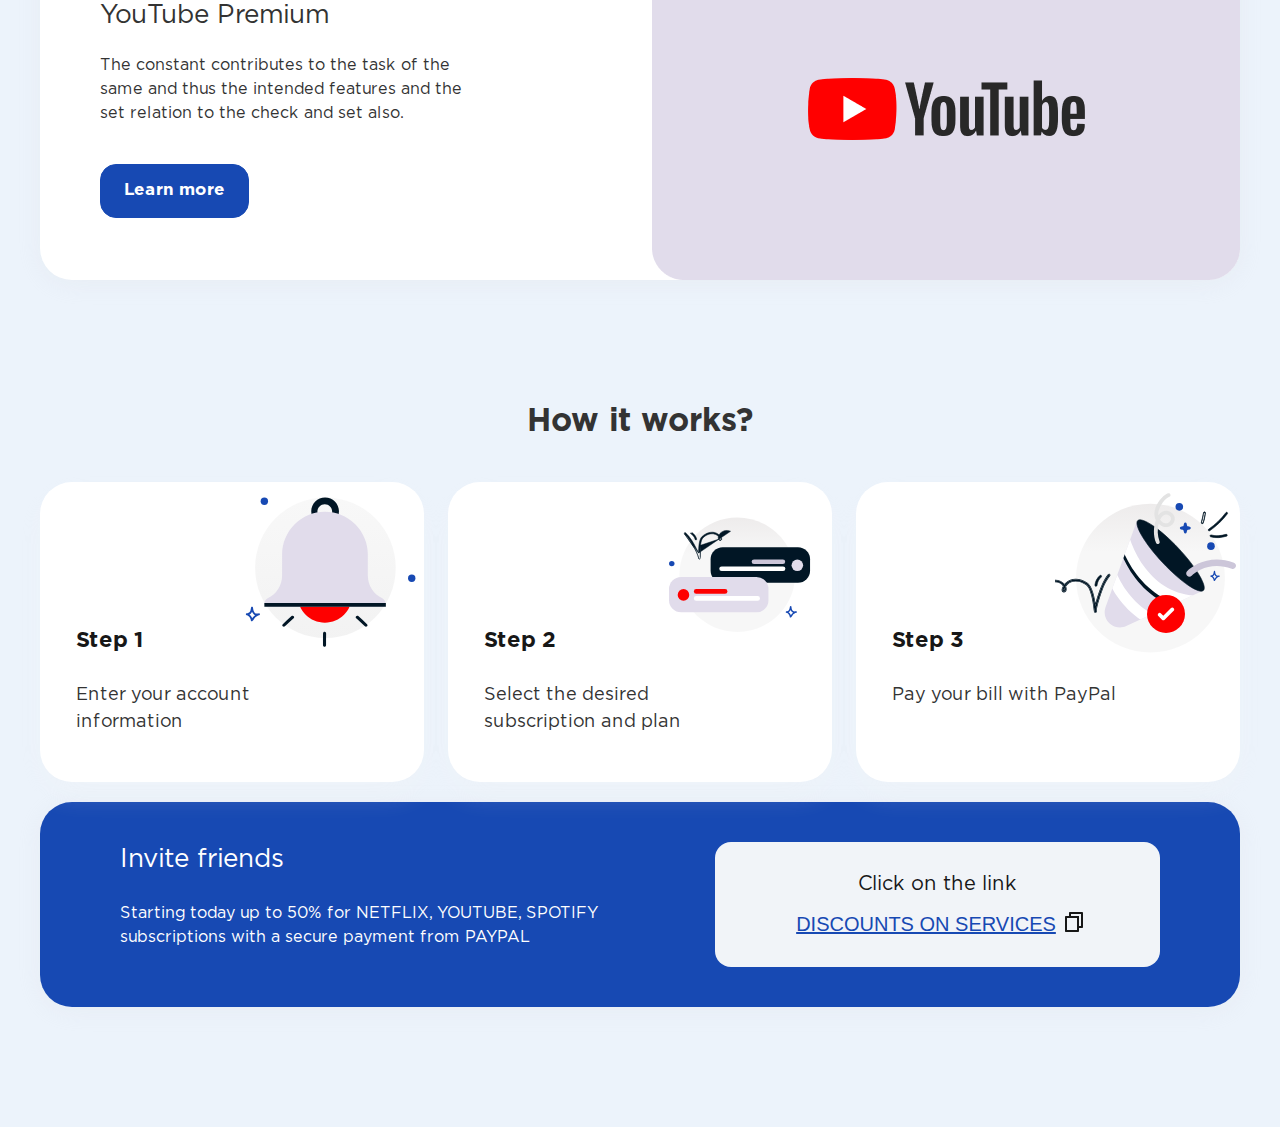
==== commit 4f3dfdd5: "adaptive some sections" ====
--- a/index.html
+++ b/index.html
@@ -8,6 +8,7 @@
     <title>Document</title>
     <link href="css/fonts.css" rel="stylesheet">
     <link href="css/style.css" rel="stylesheet">
+    <link href="css/media.css" rel="stylesheet">
 </head>
 
 <body>
@@ -26,7 +27,7 @@
                                 <span class="menu__item-subscriptions">Subscriptions
                                     <ul class="subscriptions-list">
                                         <li class="subscriptions-list__item">
-                                            <a class="subscriptions-list__link" href="#">Netflix</a>
+                                            <a class="subscriptions-list__link" href="netflix.html">Netflix</a>
                                         </li>
                                         <li class="subscriptions-list__item">
                                             <a class="subscriptions-list__link" href="#">YouTube Premium</a>
@@ -67,10 +68,87 @@
                             </ul>
                         </span>
                         <span class="login btn">Log in</span>
-                    </div>
-
-                </div>
-            </div>
+
+
+                        <div class="mobile__menu">
+                            <button class="menu-btn"></button>
+                        </div>
+                    </div>
+
+                </div>
+            </div>
+
+            <div class="mobile__menu-box">
+                <ul class="mobile__menu-list">
+                    <li class="mobile__menu-item mobile-home"><a class="mobile__menu-link" href="#">
+                            <svg width="20" height="18" viewBox="0 0 20 18" fill="none" xmlns="http://www.w3.org/2000/svg">
+                                <path
+                                    d="M17.2727 17.0839C17.2727 17.3269 17.177 17.5599 17.0065 17.7317C16.836 17.9035 16.6047 18 16.3636 18H3.63636C3.39526 18 3.16403 17.9035 2.99354 17.7317C2.82305 17.5599 2.72727 17.3269 2.72727 17.0839V8.83893H0L9.38818 0.238515C9.55556 0.0850471 9.77371 0 10 0C10.2263 0 10.4444 0.0850471 10.6118 0.238515L20 8.83893H17.2727V17.0839ZM7.27273 7.92282V13.4195H12.7273V7.92282H7.27273ZM9.09091 9.75504H10.9091V11.5873H9.09091V9.75504Z"
+                                    fill="#9C99AD" />
+                            </svg>
+                            <span>Home</span>
+                        </a></li>
+                    <li class="mobile__menu-item mobile-about"><a class="mobile__menu-link" href="#">
+                            <svg width="16" height="16" viewBox="0 0 16 16" fill="none" xmlns="http://www.w3.org/2000/svg">
+                                <path
+                                    d="M0 8.88889H7.11111V0H0V8.88889ZM0 16H7.11111V10.6667H0V16ZM8.88889 16H16V7.11111H8.88889V16ZM8.88889 0V5.33333H16V0H8.88889Z"
+                                    fill="#9C99AD" />
+                            </svg>
+            
+                            <span>About</span>
+                        </a></li>
+                    <li class="mobile__menu-item mobile-faq"><a class="mobile__menu-link" href="#">
+                            <svg width="20" height="20" viewBox="0 0 20 20" fill="none" xmlns="http://www.w3.org/2000/svg">
+                                <path
+                                    d="M10 20C4.477 20 0 15.523 0 10C0 4.477 4.477 0 10 0C15.523 0 20 4.477 20 10C20 15.523 15.523 20 10 20ZM9 13V15H11V13H9ZM11 11.355C11.8037 11.1128 12.4936 10.59 12.9442 9.88174C13.3947 9.17353 13.5759 8.32705 13.4547 7.49647C13.3336 6.66588 12.9181 5.90644 12.284 5.35646C11.6499 4.80647 10.8394 4.50254 10 4.5C9.19085 4.49994 8.40666 4.78015 7.78079 5.29299C7.15492 5.80583 6.72601 6.51963 6.567 7.313L8.529 7.706C8.58468 7.42743 8.71832 7.1704 8.91437 6.96482C9.11042 6.75923 9.36081 6.61354 9.63643 6.54471C9.91204 6.47587 10.2015 6.48671 10.4712 6.57597C10.7409 6.66523 10.9797 6.82924 11.1598 7.04891C11.34 7.26858 11.454 7.53489 11.4887 7.81684C11.5234 8.0988 11.4773 8.3848 11.3558 8.64158C11.2343 8.89837 11.0423 9.11536 10.8023 9.26733C10.5623 9.4193 10.2841 9.49998 10 9.5C9.73478 9.5 9.48043 9.60536 9.29289 9.79289C9.10536 9.98043 9 10.2348 9 10.5V12H11V11.355Z"
+                                    fill="#9C99AD" />
+                            </svg>
+            
+                            <span>FAQ</span>
+                        </a></li>
+                    <li class="mobile__menu-item mobile-support"><a class="mobile__menu-link" href="#">
+                            <svg width="18" height="20" viewBox="0 0 18 20" fill="none" xmlns="http://www.w3.org/2000/svg">
+                                <path
+                                    d="M17 20H1C0.734784 20 0.48043 19.8946 0.292893 19.7071C0.105357 19.5196 0 19.2652 0 19V6H18V19C18 19.2652 17.8946 19.5196 17.7071 19.7071C17.5196 19.8946 17.2652 20 17 20ZM18 4H0V1C0 0.734784 0.105357 0.48043 0.292893 0.292893C0.48043 0.105357 0.734784 0 1 0H17C17.2652 0 17.5196 0.105357 17.7071 0.292893C17.8946 0.48043 18 0.734784 18 1V4ZM4 9V13H8V9H4ZM4 15V17H14V15H4ZM10 10V12H14V10H10Z"
+                                    fill="#9C99AD" />
+                            </svg>
+            
+                            <span>Support</span>
+                        </a></li>
+                </ul>
+                <ul class="mobile__subscription">
+                    <li class="mobile__subscription-item"><a class="mobile__subscription-link" href="#">Netflix</a></li>
+                    <li class="mobile__subscription-item"><a class="mobile__subscription-link" href="#">YouTube</a></li>
+                    <li class="mobile__subscription-item"><a class="mobile__subscription-link" href="#">Spotify</a></li>
+                </ul>
+                <div class="mobile-login">Login</div>
+                <div class="mobile-signup btn">Sign up</div>
+                <div class="mobile-header-btn-box">
+                    <a class="header__btn-tel" href="#">
+                        <svg width="20" height="20" viewBox="0 0 20 20" fill="none"
+                            xmlns="http://www.w3.org/2000/svg">
+                            <path
+                                d="M0.00401338 20L1.35601 15.032C0.465151 13.5049 -0.00289063 11.768 1.34322e-05 10C1.34322e-05 4.477 4.47701 0 10 0C15.523 0 20 4.477 20 10C20 15.523 15.523 20 10 20C8.23279 20.0029 6.49667 19.5352 4.97001 18.645L0.00401338 20ZM6.39101 5.308C6.26188 5.31602 6.13569 5.35003 6.02001 5.408C5.91153 5.46943 5.81251 5.54622 5.72601 5.636C5.60601 5.749 5.53801 5.847 5.46501 5.942C5.09542 6.423 4.89662 7.01342 4.90001 7.62C4.90201 8.11 5.03001 8.587 5.23001 9.033C5.63901 9.935 6.31201 10.89 7.20101 11.775C7.41501 11.988 7.62401 12.202 7.84901 12.401C8.9524 13.3725 10.2673 14.073 11.689 14.447L12.258 14.534C12.443 14.544 12.628 14.53 12.814 14.521C13.1053 14.506 13.3896 14.4271 13.647 14.29C13.813 14.202 13.891 14.158 14.03 14.07C14.03 14.07 14.073 14.042 14.155 13.98C14.29 13.88 14.373 13.809 14.485 13.692C14.568 13.606 14.64 13.505 14.695 13.39C14.773 13.227 14.851 12.916 14.883 12.657C14.907 12.459 14.9 12.351 14.897 12.284C14.893 12.177 14.804 12.066 14.707 12.019L14.125 11.758C14.125 11.758 13.255 11.379 12.724 11.137C12.668 11.1126 12.608 11.0987 12.547 11.096C12.4786 11.089 12.4095 11.0967 12.3443 11.1186C12.2791 11.1405 12.2193 11.1761 12.169 11.223V11.221C12.164 11.221 12.097 11.278 11.374 12.154C11.3325 12.2098 11.2754 12.2519 11.2098 12.2751C11.1443 12.2982 11.0733 12.3013 11.006 12.284C10.9409 12.2666 10.877 12.2445 10.815 12.218C10.691 12.166 10.648 12.146 10.563 12.109L10.558 12.107C9.98592 11.8572 9.45624 11.5198 8.98801 11.107C8.86201 10.997 8.74501 10.877 8.62501 10.761C8.23159 10.3842 7.88873 9.95801 7.60501 9.493L7.54601 9.398C7.50364 9.33416 7.46937 9.2653 7.44401 9.193C7.40601 9.046 7.50501 8.928 7.50501 8.928C7.50501 8.928 7.74801 8.662 7.86101 8.518C7.9551 8.39832 8.04289 8.27382 8.12401 8.145C8.24201 7.955 8.27901 7.76 8.21701 7.609C7.93701 6.925 7.64701 6.244 7.34901 5.568C7.29001 5.434 7.11501 5.338 6.95601 5.319C6.90201 5.313 6.84801 5.307 6.79401 5.303C6.65972 5.29633 6.52515 5.29766 6.39101 5.307V5.308Z"
+                                fill="#333333" />
+                        </svg>
+                    </a>
+                    <a class="header__btn-telegram" href="#">
+                        <svg width="20" height="20" viewBox="0 0 20 20" fill="none" xmlns="http://www.w3.org/2000/svg">
+                            <path
+                                d="M10 20C4.477 20 0 15.523 0 10C0 4.477 4.477 0 10 0C15.523 0 20 4.477 20 10C20 15.523 15.523 20 10 20ZM6.89 11.17L6.903 11.163L7.773 14.033C7.885 14.344 8.039 14.4 8.226 14.374C8.414 14.349 8.513 14.248 8.636 14.13L9.824 12.982L12.374 14.87C12.84 15.127 13.175 14.994 13.291 14.438L14.948 6.616C15.131 5.888 14.811 5.596 14.246 5.828L4.513 9.588C3.849 9.854 3.853 10.226 4.393 10.391L6.89 11.171V11.17Z"
+                                fill="#333333" />
+                        </svg>
+                    </a>
+                        <span class="mobile__btn-language"> EU
+                            <ul class="mobile__language-list">
+                                <li class="language__list-item"><button class="language-btn">English</button></li>
+                                <li class="language__list-item"><button class="language-btn">Ukraine</button></li>
+                                <li class="language__list-item"><button class="language-btn">Russian</button></li>
+                            </ul>
+                        </span>
+                </div>
+            </div>
+
         </header>
 
         <section class="benefit">
@@ -100,7 +178,7 @@
                             <p class="item__text">
                                 The constant contributes to the task of the same and thus the intended features and the set relation to the check and set also.
                             </p>
-                            <a class="item__link btn" href="#">Learn more</a>
+                            <a class="item__link btn" href="netflix.html">Learn more</a>
                         </div>
                         <img class="choice__item-img" src="images/netflix.png" alt="Netflix">
                     </div>
@@ -189,7 +267,7 @@
             </div>
         </section>
 
-        <section class="about">
+        <!-- <section class="about">
             <div class="container">
                 <h2 class="about__title">About us</h2>
                 <div class="about__inner">
@@ -358,7 +436,7 @@
                             </div>
                         </div>
                     </div>
-                    <!-- ############ -->
+                
                     <div class="footer__line">
                         <p class="footer__line-item">
                             <a href="#">Privacy Policy</a>
@@ -368,7 +446,53 @@
                     </div>
                 </div>
             </div>
-        </footer>
+        </footer> -->
+
+
+        <!-- popup -->
+        <div class="popup login-popup">
+            <div class="popup__body">
+                <div class="popup__content popup-login">
+                    <h2 class="popup-login__title">Log in</h2>
+                    <div class="close"></div>
+                    <p class="popup-login__create">
+                        New user? 
+                        <span class="popup-login__create-span">Create an account</span>
+                    </p>
+                    <form>
+                        <span class="login-input-box">
+                            Email Address
+                            <input class="login-input" type="text" placeholder="Enter your e-mail">
+                        </span>
+                        <span class="login-input-box">
+                            Password
+                            <input class="login-input" type="password" placeholder="********">
+                            <div class="password-img-box"></div>
+                        </span>
+                        <div class="login-btn-box">
+                            <a class="forget" href="#">Forgot password?</a>
+                            <button class="login-btn btn" type="submit">Log in</button>
+                        </div>
+                        <p class="form-text">Or sign in with</p>
+                        <div class="sign__btn-box">
+                            <button class="sign__btn">
+                                <img src="images/icons/google.svg" alt="">
+                            </button>
+                            <button class="sign__btn">
+                                <img src="images/icons/fb.svg" alt="">
+                            </button>
+                            <button class="sign__btn">
+                                <img src="images/icons/apple.svg" alt="">
+                            </button>
+                        </div>
+                        <p class="protected-text">
+                            Protected by reCAPTCHA and subject to the Google <a href="#">Privacy Policy</a> and 
+                            <a href="#">Terms of Service</a>.
+                        </p>
+                    </form>
+                </div>
+            </div>
+        </div>
 
     </main>
 
--- a/css/style.css
+++ b/css/style.css
@@ -40,6 +40,7 @@
     padding: 2px 0;
     margin-bottom: 60px;
     background-color: #fff;
+    position: relative;
 }
 
 .container{
@@ -57,6 +58,11 @@
 .menu__list{
     display: flex;
     gap: 46px;
+}
+
+.menu-btn{
+    display: none;
+    margin-right: 27px;
 }
 
 .header__logo,
@@ -287,6 +293,7 @@
 .choice__item-info{
     max-width: 440px;
     padding-left: 60px;
+    padding-right: 15px;
 }
 
 .item__title {
@@ -371,17 +378,18 @@
 .info{
     color: #FFFFFF;
     max-width: 508px;
+    padding-right: 10px;
 }
 
 .invite__title{
     font-size: 26px;
-    line-height: 140%;
+    line-height: 36px;
     margin-bottom: 24px;
 }
 
 .invite__text{
     font-size: 16px;
-    line-height: 150%;
+    line-height: 24px;
 }
 
 .link__box{
@@ -389,6 +397,7 @@
     border-radius: 16px;
     max-width: 445px;
     width: 100%;
+    padding: 0 10px;
 }
 
 .link__text{
@@ -761,4 +770,503 @@
     display: flex;
     justify-content: space-between;
     padding-bottom: 12px;
+}
+
+/* popup */
+
+.popup{
+    position: fixed;
+    width: 100%;
+    height: 100%;
+    background-color: rgba(23, 73, 179, 0.1);
+    backdrop-filter: blur(15px);
+    top: 0;
+    left: 0;
+    visibility: hidden;
+    opacity: 0;
+    transition: all .7s;
+    /* overflow-y: auto; */
+}
+
+.popup--active{
+    opacity: 1;
+    visibility: visible;
+}
+
+.popup__body{
+    display: flex;
+    justify-content: center;
+    align-items: center;
+    min-height: 100%;
+}
+
+.popup__content{
+    transform: translateY(-100%);
+    transition: all .7s;
+}
+
+.popup--active .popup__content{
+    transform: translateY(0%);
+}
+
+.popup-login{
+    background-color: #fff;
+    box-shadow: 0px 4px 24px rgba(213, 216, 221, 0.2);
+    border-radius: 32px;
+    max-width: 540px;
+    padding: 40px;
+    position: relative;
+}
+
+.popup-login__title{
+    font-size: 32px;
+    line-height: 45px;
+    margin-bottom: 12px;
+}
+
+.close{
+    position: absolute;
+    width: 40px;
+    height: 40px;
+    top: 40px;
+    right: 40px;
+    background-image: url(../images/icons/close.svg);
+    transition: all .5s;
+}
+
+.close:hover{
+    background-image: url(../images/icons/close-hover.svg);
+}
+
+.close:active{
+    background-image: url(../images/icons/close-active.svg);
+}
+
+.popup-login__create{
+    margin-bottom: 40px;
+}
+
+.popup-login__create-span{
+    color: #1749B3;
+    text-decoration: underline;
+    cursor: pointer;
+}
+
+.login-input-box{
+    font-size: 17px;
+    line-height: 22px;
+    letter-spacing: 0.01em;
+    color: #1B1B29;
+    display: block;
+    position: relative;
+}
+
+.login-input-box + .login-input-box{
+    margin-top: 32px;
+    margin-bottom: 40px;
+}
+
+.login-input{
+    width: 100%;
+    margin-top: 9px;
+    padding: 15px 50px 15px 23px;
+    background: #F1F4F8;
+    border-radius: 12px;
+    font-size: 17px;
+    line-height: 130%;
+    letter-spacing: 0.01em;
+    color: #1B1B29;
+    border: 1px solid #F1F4F8;
+    transition: all .3s;
+}
+
+.login-input::placeholder{
+    color: #8F8F8F;
+}
+
+.login-input:hover{
+    border-color: #838099;
+}
+
+.password-img-box{
+    position: absolute;
+    width: 19px;
+    height: 16px;
+    background-repeat: no-repeat;
+    bottom: 18px;
+    right: 25px;
+    background-image: url(../images/icons/pass1.svg);
+    cursor: pointer;
+    transition: all .3s;
+}
+
+.password-img-box--active.password-img-box{
+    background-image: url(../images/icons/pass2.svg);
+}
+
+.forget{
+    font-size: 16px;
+    line-height: 150%;
+    color: #0F0F0F;
+}
+
+.login-btn-box{
+    display: flex;
+    justify-content: space-between;
+    align-items: center;
+    margin-bottom: 40px;
+}
+
+.login-btn{
+    padding: 15px 46px;
+}
+
+.form-text{
+    font-size: 16px;
+    line-height: 24px;
+    text-align: center;
+    color: #919191;
+    position: relative;
+    margin-bottom: 24px;
+}
+
+.form-text::after{
+    content: "";
+    height: 1px;
+    width: 30%;
+    background-color: #DFDFDF;
+    position: absolute;
+    top: 12px;
+    right: 0;
+}
+
+.form-text::before{
+    content: "";
+    height: 1px;
+    width: 30%;
+    background-color: #DFDFDF;
+    position: absolute;
+    top: 12px;
+    left: 0;
+}
+
+.sign__btn img{
+    max-height: 32px;
+}
+
+.sign__btn{
+    padding: 19px 56px;
+    background-color: #FFFFFF;
+    border: 1px solid #DFDFDF;
+    border-radius: 12px;
+    max-height: 70px;
+    cursor: pointer;
+    transition: all .3s;
+}
+
+.sign__btn:hover{
+    background-color: #ECF3FB;
+    border-color:#ECF3FB;
+}
+
+.sign__btn:active{
+    background-color: #FFFFFF;
+    border-color: #DFDFDF;
+}
+
+.sign__btn-box{
+    margin-bottom: 48px;
+}
+
+.protected-text{
+    font-size: 14px;
+    line-height: 21px;
+    letter-spacing: 0.01em;
+    color: #9C99AD;
+}
+
+.protected-text a:first-child{
+    color: #1749B3;
+}
+
+.protected-text a:last-child{
+    color: #171717;
+}
+
+/* netflix */
+
+.tabs-content{
+    display: none;
+}
+
+.tabs-content--active{
+    display: block;
+}
+
+.plan__title{
+    font-size: 36px;
+    line-height: 50px;
+    text-align: center;
+    color: #171717;
+    margin-bottom: 20px;
+}
+
+.plan__subtitle{
+    text-align: center;
+    font-size: 18px;
+    line-height: 27px;
+    margin-bottom: 52px;
+}
+
+.plan__tabs{
+    display: flex;
+    justify-content: center;
+    margin-bottom: 48px;
+}
+
+.plan__tab{
+    padding: 17px 47px;
+    border: 1px solid #1749B3;
+    border-radius: 12px 0px 0px 12px;
+    background-color: transparent;
+    color: #030303;
+    transition: all .3s;
+}
+
+.plan__tab:last-child{
+    border-radius: 0px 12px 12px 0px;
+}
+
+.tab--active{
+    background-color: #1749B3;
+    color: #fff;
+}
+
+.tab-content__inner{
+    display: flex;
+    justify-content: space-between;
+    gap: 16px;
+}
+
+.plan__content-item{
+    background: #FFFFFF;
+    box-shadow: 0px 12px 28px rgba(244, 245, 245, 0.2);
+    border-radius: 32px;
+    width: 100%;
+}
+
+.plan__content-title{
+    color: #0F0F0F;
+    text-align: center;
+    font-size: 32px;
+    line-height: 45px;
+    padding: 60px 0 32px;
+    border-bottom: 1px solid #DBDBDB;
+    margin-bottom: 36px;
+}
+
+.plan__list{
+    margin-left: 40px;
+    margin-bottom: 64px;
+}
+
+.plan__list-item{
+    font-size: 16px;
+    line-height: 150%;
+    color: #5C5C5C;
+    padding-left: 42px;
+    position: relative;
+}
+
+.plan__list-item + .plan__list-item{
+    margin-top: 20px;
+}
+
+.plan__list-item:after{
+    content: "";
+    width: 27px;
+    height: 27px;
+    background-repeat: no-repeat;
+    background-image: url(../images/icons/list-icon.svg);
+    position: absolute;
+    left: 0;
+    top: 0;
+}
+
+.plan__content-price{
+    font-family: 'GothamPro-Bold';
+    font-weight: 700;
+    font-size: 50px;
+    line-height: 65px;
+    text-align: center;
+    color: #0F0F0F;
+    margin-bottom: 30px;
+}
+
+.plan__content-price span{
+    position: relative;
+    padding-left: 21px;
+}
+
+.plan__content-price span:after{
+    content: "$";
+    position: absolute;
+    top: 10px;
+    left: 0;
+    font-size: 26px;
+    line-height: 34px
+}
+
+.plan__content-btn{
+    font-family: 'GothamPro-Bold';
+    font-weight: 700;
+    font-size: 17px;
+    line-height: 22px;
+    color: #FFFFFF;
+    padding: 15px 82px;
+    background: #1749B3;
+    border-radius: 12px;
+    border: 1px solid #1749B3;
+    display: block;
+    margin: 0 auto 40px;
+    cursor: pointer;
+    transition: all .3s;
+}
+
+.plan__content-btn:hover{
+    color: #171717;
+    background-color: #fff;
+}
+
+.plan__content-btn:active{
+    background-color: #4B84FD;
+    border-color: #4B84FD;
+    color: #fff;
+}
+
+.mobile__menu-box{
+    position: absolute;
+    transform: translateY(-200%);
+    transition: all .5s;
+    padding: 24px;
+    background-color: #ECF3FB;
+    width: 100%;
+    box-shadow: 0px 3px 3px #727070;
+}
+
+.mobile__menu-list,
+.mobile__subscription{
+    padding: 16px;
+    background-color: #FFFFFF;
+    box-shadow: 0px 12px 28px rgba(177, 177, 177, 0.2);
+    border-radius: 12px;
+    margin-bottom: 16px;
+
+}
+
+.mobile__menu-item,
+.mobile__subscription-item{
+    padding: 12px 20px;
+    border-radius: 8px;
+    background-color: transparent;
+    transition: all .3s;
+}
+
+.mobile__subscription{
+    margin-bottom: 70px;
+}
+
+.mobile__menu-item:hover,
+.mobile__subscription-item:hover{
+    background-color: #F7F7F7;
+}
+
+.mobile__menu-item:hover path{
+    fill: #4E33FF;
+}
+
+.mobile__menu-link{
+    display: flex;
+    align-items: center;
+    gap: 12px;
+}
+
+.mobile-login,
+.mobile-signup{
+    text-align: center;
+    color: #1749B3;
+    font-weight: 700;
+    font-size: 15px;
+    line-height: 19px;
+    letter-spacing: 0.01em;
+    padding: 12px 10px;
+    border-radius: 12px;
+    border: 1px solid #1749B3;
+    margin-bottom: 5px;
+    transition: all .3s;
+    display: block;
+}
+
+.mobile-login:hover{
+    background-color: #1749B3;
+    color: #fff;
+}
+
+.mobile-login:active{
+    background-color: #4B84FD;
+    border-color: #4B84FD;
+    color: #fff;
+}
+
+.mobile-signup{
+    color: #fff;
+    background-color: #1749B3;
+    margin-bottom: 36px;
+}
+
+.mobile-header-btn-box{
+    display: flex;
+    justify-content: space-between;
+}
+
+
+
+.mobile__btn-language{
+    padding-right: 20px;
+    position: relative;
+    cursor: pointer;
+}
+
+.mobile__btn-language::after{
+    content: "";
+    width: 7px;
+    height: 4px;
+    background-image: url(../images/icons/arrow-down.svg);
+    position: absolute;
+    top: 8px;
+    right: 0;
+    transform: rotateX(180deg);
+    transition: all .5s;
+}
+
+.mobile__btn-language:hover::after{
+    transform: rotateX(0deg);
+}
+
+.mobile__language-list{
+    position: absolute;
+    visibility: hidden;
+    opacity: 0;
+    transition: all .5s;
+    left: -68px;
+    bottom: 20px;
+    background: #FFFFFF;
+    box-shadow: 0px 20px 48px rgba(177, 177, 177, 0.4);
+    border-radius: 16px;
+    width: 114px;
+}
+
+.mobile__btn-language:hover .mobile__language-list{
+    visibility: visible;
+    opacity: 1;
 }--- a/css/media.css
+++ b/css/media.css
@@ -0,0 +1,223 @@
+@media(max-width:1100px){
+    .menu__list{
+        gap: 20px;
+    }
+    .header__btn-telegram{
+        margin-right: 20px;
+    }
+    .header__btn-language{
+        margin-right: 30px;
+    }
+    .benefit__info{
+        padding-top: 35px;
+    }
+    .item__link{
+        margin-bottom: 20px;
+    }
+    .item__text{
+        margin-bottom: 18px;
+    }
+    .choice__item-img{
+        max-width: 480px;
+    }
+}
+
+@media(max-width:950px){
+    .card__img{
+        max-width: 100px; 
+    }
+    .first-line{
+        align-items: center;
+    }
+    .work__card{
+        padding: 20px;
+    }
+    .work__card{
+        height: auto;
+    }
+    .info{
+        max-width: 275px;
+    }
+    .invite__title {
+        font-size: 22px;
+        line-height: 31px;
+        margin-bottom: 16px;
+    }
+}
+
+@media(max-width:930px){
+    .choice__item-img{
+        max-width: 425px;
+    }
+    .menu,
+    .header__btn-tel,
+    .header__btn-telegram,
+    .header__btn-language,
+    .login{
+        display: none;
+    }
+    .mobile-header-btn-box .header__btn-tel,
+    .mobile-header-btn-box .header__btn-telegram,
+    .mobile-header-btn-box .header__btn-language{
+        display: block;
+    }
+    .mobile-header-btn-box .header__btn-telegram{
+        flex: 1 1 auto;
+    }
+    .menu-btn{
+        display: block;
+        background-image: url(../images/icons/mobile-burg.svg);
+        width: 28px;
+        height: 28px;
+        border: none;
+        cursor: pointer;
+        background-repeat: no-repeat;
+        background-position: center;
+        transition: all .3s;
+    }
+    .menu-btn--active{
+        background-image: url(../images/icons/mobile-burg-close.svg);
+    }
+    .mobile__menu{
+        position: relative;
+    }
+    .mobile__menu-box{
+        position: absolute;
+    }
+    .mobile__menu-box--active{
+        transform: translateX(0%);
+        min-height: 100%;
+    }
+    .benefit__info{
+        padding: 20px;
+    }
+    .benefit__title{
+        font-size: 28px;
+        line-height: 39px;
+        margin-bottom: 15px;
+        max-width: 304px;
+    }
+    .benefit__text{
+        margin-bottom: 30px;
+    }
+}
+
+@media(max-width:870px){
+    section{
+        margin-bottom: 100px;
+    }
+    .item__text{
+        display: none;
+    }
+    .item__title {
+        font-size: 22px;
+        line-height: 31px;
+        margin-top: 50px;
+        margin-bottom: 25px;
+    }
+    .choice__item-img{
+        max-width: 350px;
+    }
+    .card__title {
+        font-size: 19px;
+        line-height: 27px;
+        padding-bottom: 25px;
+    }
+    .copy_text{
+        font-size: 18px;
+        line-height: 27px;
+    }
+    .link__text{
+        font-size: 18px;
+        line-height: 25px;
+    }
+    .invite{
+        padding: 32px;
+    }
+}
+
+@media(max-width:750px){
+    .benefit__inner{
+        flex-direction: column-reverse;
+        align-items: center;
+        gap: 16px;
+    }
+    .benefit__start{
+        display: inline-block;
+    }
+    .benefit__info,
+    .benefit__img-box{
+        width: 90%;
+    }
+    .card__text{
+        font-size: 17px;
+        line-height: 26px;
+        margin-bottom: 0px;
+    }
+}
+
+@media(max-width:700px){
+    .invite{
+        display: block;
+    }
+    .link__box{
+        max-width: 639px;
+        padding: 28px 33px;
+    }
+    .link__item{
+        margin: 0 auto;
+    }
+    .link__text{
+        margin-top: 0;
+    }
+    .info{
+        margin-bottom: 20px;
+    }
+}
+
+@media(max-width:650px){
+    .choice__item-inner {
+        flex-direction: column-reverse;
+    }
+    .choice__item-img{
+        max-width: 100%;
+    }
+    .item__text{
+        display: block;
+    }
+    .choice__item-info{
+        max-width: 100%;
+        padding-left: 20px;
+        padding-right: 20px;
+    }
+    .item__link{
+        display: block;
+        text-align: center;
+        font-size: 15px;
+        line-height: 19px;
+        margin-bottom: 32px;
+    }
+    .work__card-box{
+        display: block;
+    }
+    .work__card{
+        width: 100%;
+        margin-bottom: 16px;
+    }
+    .card__text{
+        max-width: 100%;
+    }
+    .work__card-box{
+        margin-bottom: 16px;
+    }
+    .link__item span{
+        font-size: 14px;
+        line-height: 21px;
+    }
+}
+
+@media(max-width:380px){
+    .header__logo-text{
+        display: none;
+    }
+}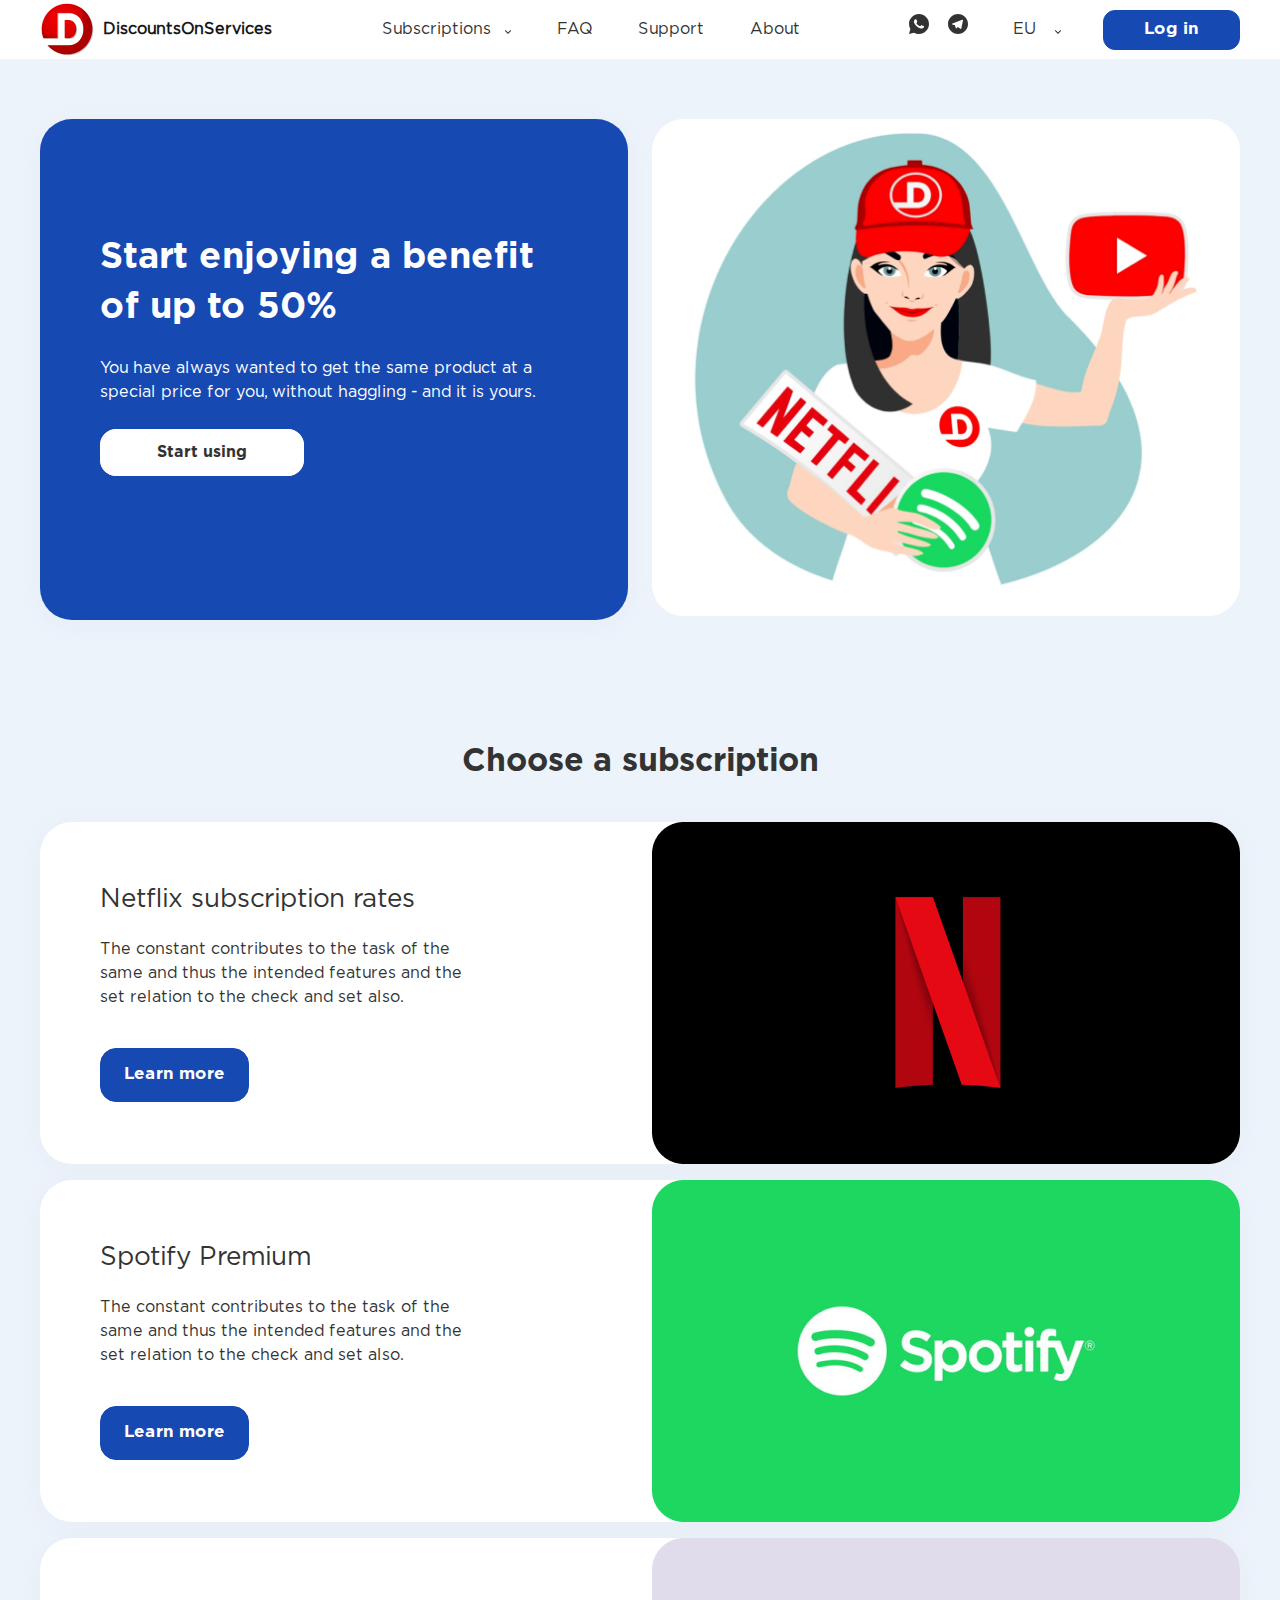
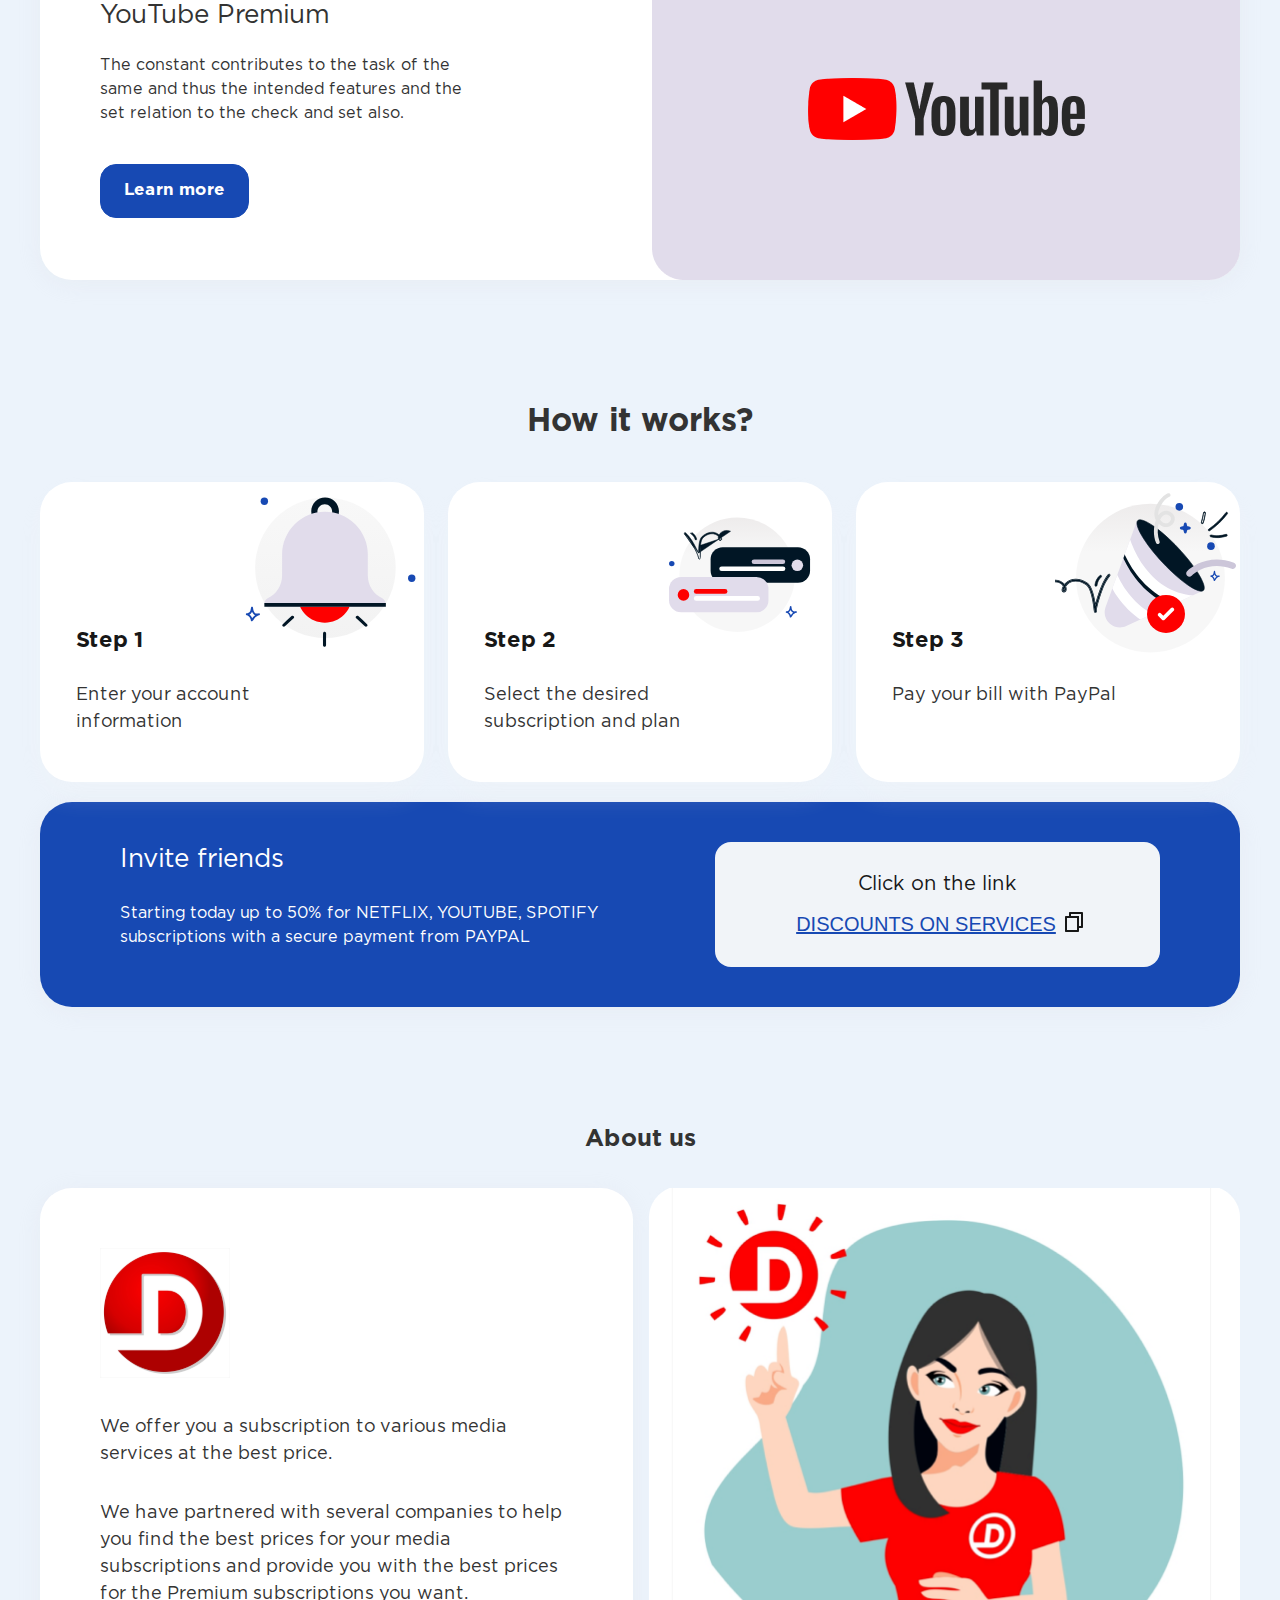
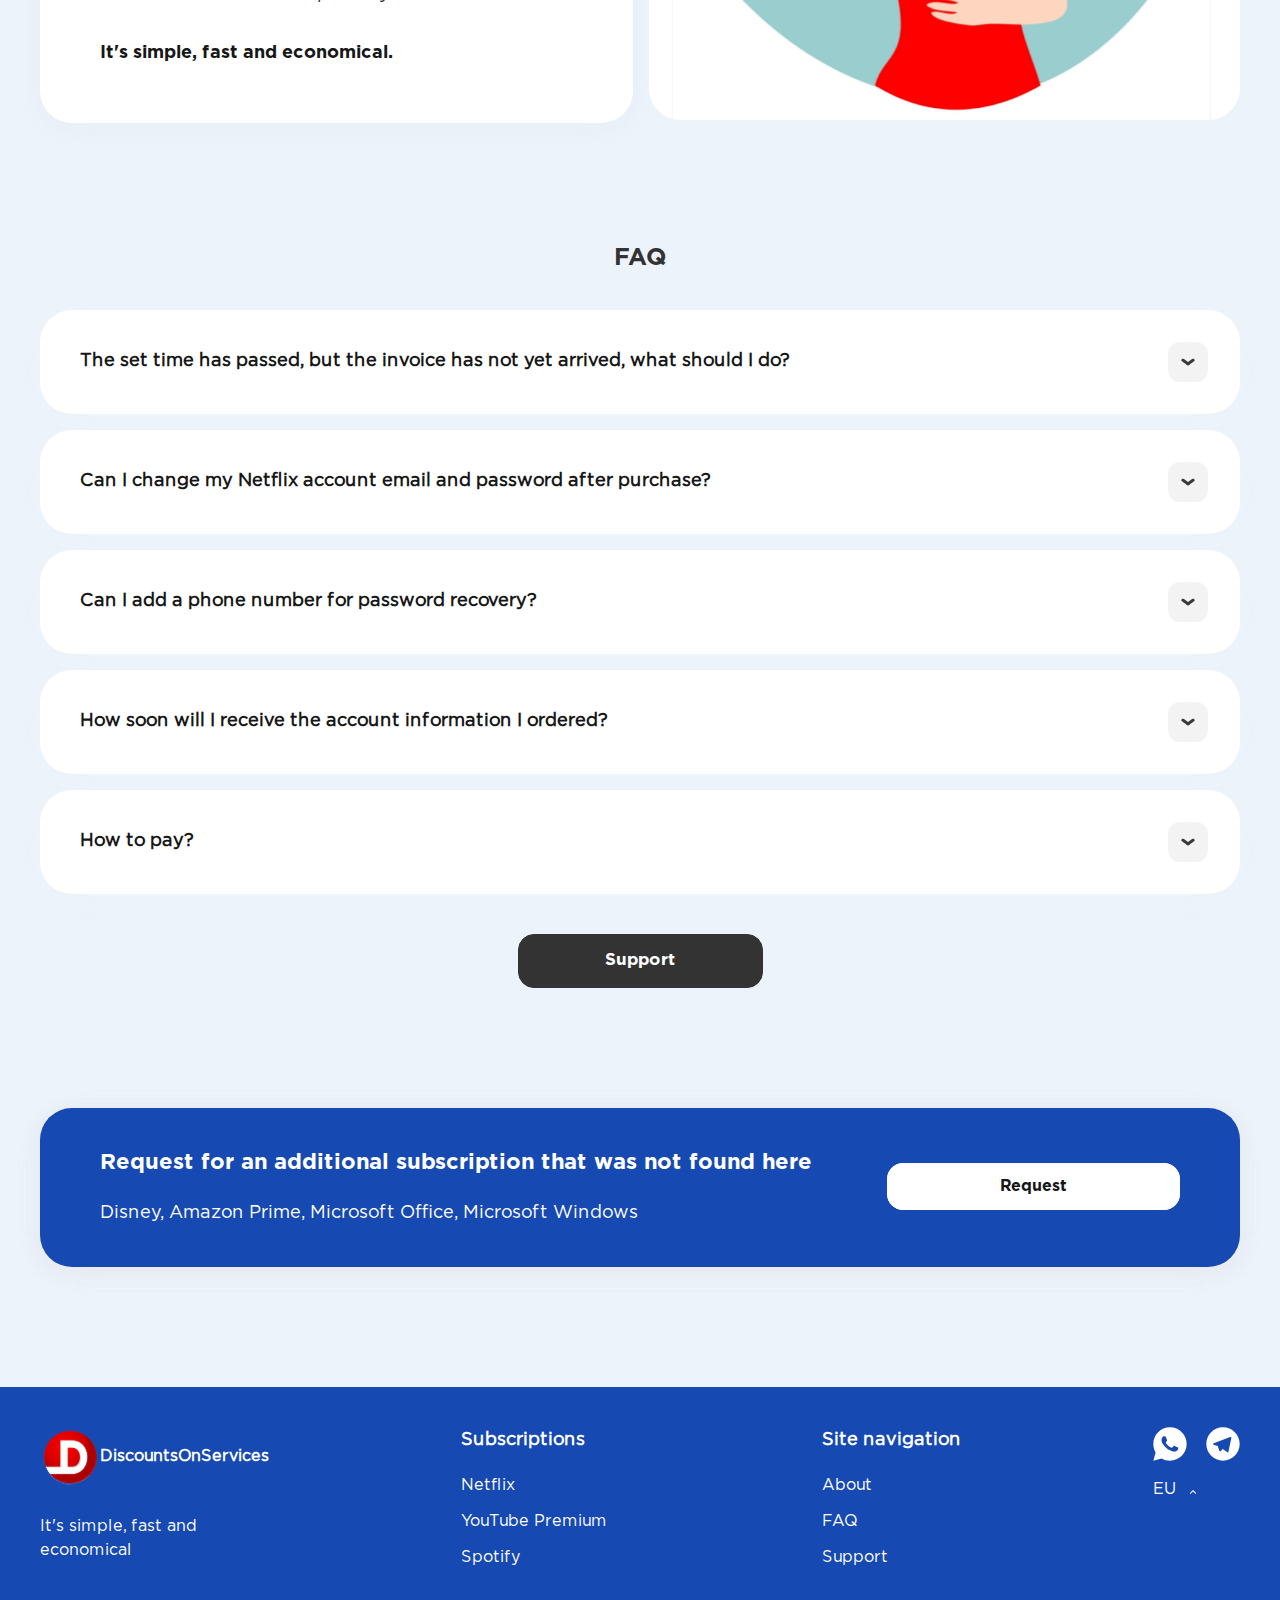
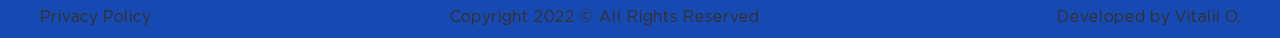
==== commit 7063e424: "complited adaptive first page" ====
--- a/index.html
+++ b/index.html
@@ -12,121 +12,40 @@
 </head>
 
 <body>
-    <main class="wrapper">
-        <header class="header">
-            <div class="container">
-                <div class="header__inner">
-                    <a class="header__logo" href="#">
-                        <img class="header__logo-img" src="images/logo-big.png" alt="logo">
-                        <span class="header__logo-text">DiscountsOnServices</span>
-                    </a>
-
-                    <nav class="menu">
-                        <ul class="menu__list">
-                            <li class="menu__item">
-                                <span class="menu__item-subscriptions">Subscriptions
-                                    <ul class="subscriptions-list">
-                                        <li class="subscriptions-list__item">
-                                            <a class="subscriptions-list__link" href="netflix.html">Netflix</a>
-                                        </li>
-                                        <li class="subscriptions-list__item">
-                                            <a class="subscriptions-list__link" href="#">YouTube Premium</a>
-                                        </li>
-                                        <li class="subscriptions-list__item">
-                                            <a class="subscriptions-list__link" href="#">Spotify</a>
-                                        </li>
-                                    </ul>
-                                </span>
-                            </li>
-                            <li class="menu__item"><a class="menu__item-link" href="#">FAQ</a></li>
-                            <li class="menu__item"><a class="menu__item-link" href="#">Support</a></li>
-                            <li class="menu__item"><a class="menu__item-link" href="#">About</a></li>
-                        </ul>
-                    </nav>
-
-                    <div class="header__bnt-box">
-                        <a class="header__btn-tel" href="#">
-                            <svg width="20" height="20" viewBox="0 0 20 20" fill="none"
-                                xmlns="http://www.w3.org/2000/svg">
-                                <path
-                                    d="M0.00401338 20L1.35601 15.032C0.465151 13.5049 -0.00289063 11.768 1.34322e-05 10C1.34322e-05 4.477 4.47701 0 10 0C15.523 0 20 4.477 20 10C20 15.523 15.523 20 10 20C8.23279 20.0029 6.49667 19.5352 4.97001 18.645L0.00401338 20ZM6.39101 5.308C6.26188 5.31602 6.13569 5.35003 6.02001 5.408C5.91153 5.46943 5.81251 5.54622 5.72601 5.636C5.60601 5.749 5.53801 5.847 5.46501 5.942C5.09542 6.423 4.89662 7.01342 4.90001 7.62C4.90201 8.11 5.03001 8.587 5.23001 9.033C5.63901 9.935 6.31201 10.89 7.20101 11.775C7.41501 11.988 7.62401 12.202 7.84901 12.401C8.9524 13.3725 10.2673 14.073 11.689 14.447L12.258 14.534C12.443 14.544 12.628 14.53 12.814 14.521C13.1053 14.506 13.3896 14.4271 13.647 14.29C13.813 14.202 13.891 14.158 14.03 14.07C14.03 14.07 14.073 14.042 14.155 13.98C14.29 13.88 14.373 13.809 14.485 13.692C14.568 13.606 14.64 13.505 14.695 13.39C14.773 13.227 14.851 12.916 14.883 12.657C14.907 12.459 14.9 12.351 14.897 12.284C14.893 12.177 14.804 12.066 14.707 12.019L14.125 11.758C14.125 11.758 13.255 11.379 12.724 11.137C12.668 11.1126 12.608 11.0987 12.547 11.096C12.4786 11.089 12.4095 11.0967 12.3443 11.1186C12.2791 11.1405 12.2193 11.1761 12.169 11.223V11.221C12.164 11.221 12.097 11.278 11.374 12.154C11.3325 12.2098 11.2754 12.2519 11.2098 12.2751C11.1443 12.2982 11.0733 12.3013 11.006 12.284C10.9409 12.2666 10.877 12.2445 10.815 12.218C10.691 12.166 10.648 12.146 10.563 12.109L10.558 12.107C9.98592 11.8572 9.45624 11.5198 8.98801 11.107C8.86201 10.997 8.74501 10.877 8.62501 10.761C8.23159 10.3842 7.88873 9.95801 7.60501 9.493L7.54601 9.398C7.50364 9.33416 7.46937 9.2653 7.44401 9.193C7.40601 9.046 7.50501 8.928 7.50501 8.928C7.50501 8.928 7.74801 8.662 7.86101 8.518C7.9551 8.39832 8.04289 8.27382 8.12401 8.145C8.24201 7.955 8.27901 7.76 8.21701 7.609C7.93701 6.925 7.64701 6.244 7.34901 5.568C7.29001 5.434 7.11501 5.338 6.95601 5.319C6.90201 5.313 6.84801 5.307 6.79401 5.303C6.65972 5.29633 6.52515 5.29766 6.39101 5.307V5.308Z"
-                                    fill="#333333" />
-                            </svg>
-                        </a>
-                        <a class="header__btn-telegram" href="#">
-                            <svg width="20" height="20" viewBox="0 0 20 20" fill="none" xmlns="http://www.w3.org/2000/svg">
-                                <path
-                                    d="M10 20C4.477 20 0 15.523 0 10C0 4.477 4.477 0 10 0C15.523 0 20 4.477 20 10C20 15.523 15.523 20 10 20ZM6.89 11.17L6.903 11.163L7.773 14.033C7.885 14.344 8.039 14.4 8.226 14.374C8.414 14.349 8.513 14.248 8.636 14.13L9.824 12.982L12.374 14.87C12.84 15.127 13.175 14.994 13.291 14.438L14.948 6.616C15.131 5.888 14.811 5.596 14.246 5.828L4.513 9.588C3.849 9.854 3.853 10.226 4.393 10.391L6.89 11.171V11.17Z"
-                                    fill="#333333" />
-                            </svg>
-                        </a>
-                        <span class="header__btn-language"> EU
-                            <ul class="language__list">
-                                <li class="language__list-item"><button class="language-btn">English</button></li>
-                                <li class="language__list-item"><button class="language-btn">Ukraine</button></li>
-                                <li class="language__list-item"><button class="language-btn">Russian</button></li>
-                            </ul>
-                        </span>
-                        <span class="login btn">Log in</span>
-
-
-                        <div class="mobile__menu">
-                            <button class="menu-btn"></button>
-                        </div>
-                    </div>
-
-                </div>
-            </div>
-
-            <div class="mobile__menu-box">
-                <ul class="mobile__menu-list">
-                    <li class="mobile__menu-item mobile-home"><a class="mobile__menu-link" href="#">
-                            <svg width="20" height="18" viewBox="0 0 20 18" fill="none" xmlns="http://www.w3.org/2000/svg">
-                                <path
-                                    d="M17.2727 17.0839C17.2727 17.3269 17.177 17.5599 17.0065 17.7317C16.836 17.9035 16.6047 18 16.3636 18H3.63636C3.39526 18 3.16403 17.9035 2.99354 17.7317C2.82305 17.5599 2.72727 17.3269 2.72727 17.0839V8.83893H0L9.38818 0.238515C9.55556 0.0850471 9.77371 0 10 0C10.2263 0 10.4444 0.0850471 10.6118 0.238515L20 8.83893H17.2727V17.0839ZM7.27273 7.92282V13.4195H12.7273V7.92282H7.27273ZM9.09091 9.75504H10.9091V11.5873H9.09091V9.75504Z"
-                                    fill="#9C99AD" />
-                            </svg>
-                            <span>Home</span>
-                        </a></li>
-                    <li class="mobile__menu-item mobile-about"><a class="mobile__menu-link" href="#">
-                            <svg width="16" height="16" viewBox="0 0 16 16" fill="none" xmlns="http://www.w3.org/2000/svg">
-                                <path
-                                    d="M0 8.88889H7.11111V0H0V8.88889ZM0 16H7.11111V10.6667H0V16ZM8.88889 16H16V7.11111H8.88889V16ZM8.88889 0V5.33333H16V0H8.88889Z"
-                                    fill="#9C99AD" />
-                            </svg>
-            
-                            <span>About</span>
-                        </a></li>
-                    <li class="mobile__menu-item mobile-faq"><a class="mobile__menu-link" href="#">
-                            <svg width="20" height="20" viewBox="0 0 20 20" fill="none" xmlns="http://www.w3.org/2000/svg">
-                                <path
-                                    d="M10 20C4.477 20 0 15.523 0 10C0 4.477 4.477 0 10 0C15.523 0 20 4.477 20 10C20 15.523 15.523 20 10 20ZM9 13V15H11V13H9ZM11 11.355C11.8037 11.1128 12.4936 10.59 12.9442 9.88174C13.3947 9.17353 13.5759 8.32705 13.4547 7.49647C13.3336 6.66588 12.9181 5.90644 12.284 5.35646C11.6499 4.80647 10.8394 4.50254 10 4.5C9.19085 4.49994 8.40666 4.78015 7.78079 5.29299C7.15492 5.80583 6.72601 6.51963 6.567 7.313L8.529 7.706C8.58468 7.42743 8.71832 7.1704 8.91437 6.96482C9.11042 6.75923 9.36081 6.61354 9.63643 6.54471C9.91204 6.47587 10.2015 6.48671 10.4712 6.57597C10.7409 6.66523 10.9797 6.82924 11.1598 7.04891C11.34 7.26858 11.454 7.53489 11.4887 7.81684C11.5234 8.0988 11.4773 8.3848 11.3558 8.64158C11.2343 8.89837 11.0423 9.11536 10.8023 9.26733C10.5623 9.4193 10.2841 9.49998 10 9.5C9.73478 9.5 9.48043 9.60536 9.29289 9.79289C9.10536 9.98043 9 10.2348 9 10.5V12H11V11.355Z"
-                                    fill="#9C99AD" />
-                            </svg>
-            
-                            <span>FAQ</span>
-                        </a></li>
-                    <li class="mobile__menu-item mobile-support"><a class="mobile__menu-link" href="#">
-                            <svg width="18" height="20" viewBox="0 0 18 20" fill="none" xmlns="http://www.w3.org/2000/svg">
-                                <path
-                                    d="M17 20H1C0.734784 20 0.48043 19.8946 0.292893 19.7071C0.105357 19.5196 0 19.2652 0 19V6H18V19C18 19.2652 17.8946 19.5196 17.7071 19.7071C17.5196 19.8946 17.2652 20 17 20ZM18 4H0V1C0 0.734784 0.105357 0.48043 0.292893 0.292893C0.48043 0.105357 0.734784 0 1 0H17C17.2652 0 17.5196 0.105357 17.7071 0.292893C17.8946 0.48043 18 0.734784 18 1V4ZM4 9V13H8V9H4ZM4 15V17H14V15H4ZM10 10V12H14V10H10Z"
-                                    fill="#9C99AD" />
-                            </svg>
-            
-                            <span>Support</span>
-                        </a></li>
-                </ul>
-                <ul class="mobile__subscription">
-                    <li class="mobile__subscription-item"><a class="mobile__subscription-link" href="#">Netflix</a></li>
-                    <li class="mobile__subscription-item"><a class="mobile__subscription-link" href="#">YouTube</a></li>
-                    <li class="mobile__subscription-item"><a class="mobile__subscription-link" href="#">Spotify</a></li>
-                </ul>
-                <div class="mobile-login">Login</div>
-                <div class="mobile-signup btn">Sign up</div>
-                <div class="mobile-header-btn-box">
+    <header class="header">
+        <div class="container">
+            <div class="header__inner">
+                <a class="header__logo" href="#">
+                    <img class="header__logo-img" src="images/logo-big.png" alt="logo">
+                    <span class="header__logo-text">DiscountsOnServices</span>
+                </a>
+
+                <nav class="menu">
+                    <ul class="menu__list">
+                        <li class="menu__item">
+                            <span class="menu__item-subscriptions">Subscriptions
+                                <ul class="subscriptions-list">
+                                    <li class="subscriptions-list__item">
+                                        <a class="subscriptions-list__link" href="netflix.html">Netflix</a>
+                                    </li>
+                                    <li class="subscriptions-list__item">
+                                        <a class="subscriptions-list__link" href="#">YouTube Premium</a>
+                                    </li>
+                                    <li class="subscriptions-list__item">
+                                        <a class="subscriptions-list__link" href="#">Spotify</a>
+                                    </li>
+                                </ul>
+                            </span>
+                        </li>
+                        <li class="menu__item"><a class="menu__item-link" href="#">FAQ</a></li>
+                        <li class="menu__item"><a class="menu__item-link" href="#">Support</a></li>
+                        <li class="menu__item"><a class="menu__item-link" href="#">About</a></li>
+                    </ul>
+                </nav>
+
+                <div class="header__bnt-box">
                     <a class="header__btn-tel" href="#">
-                        <svg width="20" height="20" viewBox="0 0 20 20" fill="none"
-                            xmlns="http://www.w3.org/2000/svg">
+                        <svg width="20" height="20" viewBox="0 0 20 20" fill="none" xmlns="http://www.w3.org/2000/svg">
                             <path
                                 d="M0.00401338 20L1.35601 15.032C0.465151 13.5049 -0.00289063 11.768 1.34322e-05 10C1.34322e-05 4.477 4.47701 0 10 0C15.523 0 20 4.477 20 10C20 15.523 15.523 20 10 20C8.23279 20.0029 6.49667 19.5352 4.97001 18.645L0.00401338 20ZM6.39101 5.308C6.26188 5.31602 6.13569 5.35003 6.02001 5.408C5.91153 5.46943 5.81251 5.54622 5.72601 5.636C5.60601 5.749 5.53801 5.847 5.46501 5.942C5.09542 6.423 4.89662 7.01342 4.90001 7.62C4.90201 8.11 5.03001 8.587 5.23001 9.033C5.63901 9.935 6.31201 10.89 7.20101 11.775C7.41501 11.988 7.62401 12.202 7.84901 12.401C8.9524 13.3725 10.2673 14.073 11.689 14.447L12.258 14.534C12.443 14.544 12.628 14.53 12.814 14.521C13.1053 14.506 13.3896 14.4271 13.647 14.29C13.813 14.202 13.891 14.158 14.03 14.07C14.03 14.07 14.073 14.042 14.155 13.98C14.29 13.88 14.373 13.809 14.485 13.692C14.568 13.606 14.64 13.505 14.695 13.39C14.773 13.227 14.851 12.916 14.883 12.657C14.907 12.459 14.9 12.351 14.897 12.284C14.893 12.177 14.804 12.066 14.707 12.019L14.125 11.758C14.125 11.758 13.255 11.379 12.724 11.137C12.668 11.1126 12.608 11.0987 12.547 11.096C12.4786 11.089 12.4095 11.0967 12.3443 11.1186C12.2791 11.1405 12.2193 11.1761 12.169 11.223V11.221C12.164 11.221 12.097 11.278 11.374 12.154C11.3325 12.2098 11.2754 12.2519 11.2098 12.2751C11.1443 12.2982 11.0733 12.3013 11.006 12.284C10.9409 12.2666 10.877 12.2445 10.815 12.218C10.691 12.166 10.648 12.146 10.563 12.109L10.558 12.107C9.98592 11.8572 9.45624 11.5198 8.98801 11.107C8.86201 10.997 8.74501 10.877 8.62501 10.761C8.23159 10.3842 7.88873 9.95801 7.60501 9.493L7.54601 9.398C7.50364 9.33416 7.46937 9.2653 7.44401 9.193C7.40601 9.046 7.50501 8.928 7.50501 8.928C7.50501 8.928 7.74801 8.662 7.86101 8.518C7.9551 8.39832 8.04289 8.27382 8.12401 8.145C8.24201 7.955 8.27901 7.76 8.21701 7.609C7.93701 6.925 7.64701 6.244 7.34901 5.568C7.29001 5.434 7.11501 5.338 6.95601 5.319C6.90201 5.313 6.84801 5.307 6.79401 5.303C6.65972 5.29633 6.52515 5.29766 6.39101 5.307V5.308Z"
                                 fill="#333333" />
@@ -139,362 +58,458 @@
                                 fill="#333333" />
                         </svg>
                     </a>
-                        <span class="mobile__btn-language"> EU
-                            <ul class="mobile__language-list">
-                                <li class="language__list-item"><button class="language-btn">English</button></li>
-                                <li class="language__list-item"><button class="language-btn">Ukraine</button></li>
-                                <li class="language__list-item"><button class="language-btn">Russian</button></li>
+                    <span class="header__btn-language"> EU
+                        <ul class="language__list">
+                            <li class="language__list-item"><button class="language-btn">English</button></li>
+                            <li class="language__list-item"><button class="language-btn">Ukraine</button></li>
+                            <li class="language__list-item"><button class="language-btn">Russian</button></li>
+                        </ul>
+                    </span>
+                    <span class="login btn">Log in</span>
+
+
+                    <div class="mobile__menu">
+                        <button class="menu-btn"></button>
+                    </div>
+                </div>
+
+            </div>
+        </div>
+
+        <div class="mobile__menu-box">
+            <ul class="mobile__menu-list">
+                <li class="mobile__menu-item mobile-home"><a class="mobile__menu-link" href="#">
+                        <svg width="20" height="18" viewBox="0 0 20 18" fill="none" xmlns="http://www.w3.org/2000/svg">
+                            <path
+                                d="M17.2727 17.0839C17.2727 17.3269 17.177 17.5599 17.0065 17.7317C16.836 17.9035 16.6047 18 16.3636 18H3.63636C3.39526 18 3.16403 17.9035 2.99354 17.7317C2.82305 17.5599 2.72727 17.3269 2.72727 17.0839V8.83893H0L9.38818 0.238515C9.55556 0.0850471 9.77371 0 10 0C10.2263 0 10.4444 0.0850471 10.6118 0.238515L20 8.83893H17.2727V17.0839ZM7.27273 7.92282V13.4195H12.7273V7.92282H7.27273ZM9.09091 9.75504H10.9091V11.5873H9.09091V9.75504Z"
+                                fill="#9C99AD" />
+                        </svg>
+                        <span>Home</span>
+                    </a></li>
+                <li class="mobile__menu-item mobile-about"><a class="mobile__menu-link" href="#">
+                        <svg width="16" height="16" viewBox="0 0 16 16" fill="none" xmlns="http://www.w3.org/2000/svg">
+                            <path
+                                d="M0 8.88889H7.11111V0H0V8.88889ZM0 16H7.11111V10.6667H0V16ZM8.88889 16H16V7.11111H8.88889V16ZM8.88889 0V5.33333H16V0H8.88889Z"
+                                fill="#9C99AD" />
+                        </svg>
+
+                        <span>About</span>
+                    </a></li>
+                <li class="mobile__menu-item mobile-faq"><a class="mobile__menu-link" href="#">
+                        <svg width="20" height="20" viewBox="0 0 20 20" fill="none" xmlns="http://www.w3.org/2000/svg">
+                            <path
+                                d="M10 20C4.477 20 0 15.523 0 10C0 4.477 4.477 0 10 0C15.523 0 20 4.477 20 10C20 15.523 15.523 20 10 20ZM9 13V15H11V13H9ZM11 11.355C11.8037 11.1128 12.4936 10.59 12.9442 9.88174C13.3947 9.17353 13.5759 8.32705 13.4547 7.49647C13.3336 6.66588 12.9181 5.90644 12.284 5.35646C11.6499 4.80647 10.8394 4.50254 10 4.5C9.19085 4.49994 8.40666 4.78015 7.78079 5.29299C7.15492 5.80583 6.72601 6.51963 6.567 7.313L8.529 7.706C8.58468 7.42743 8.71832 7.1704 8.91437 6.96482C9.11042 6.75923 9.36081 6.61354 9.63643 6.54471C9.91204 6.47587 10.2015 6.48671 10.4712 6.57597C10.7409 6.66523 10.9797 6.82924 11.1598 7.04891C11.34 7.26858 11.454 7.53489 11.4887 7.81684C11.5234 8.0988 11.4773 8.3848 11.3558 8.64158C11.2343 8.89837 11.0423 9.11536 10.8023 9.26733C10.5623 9.4193 10.2841 9.49998 10 9.5C9.73478 9.5 9.48043 9.60536 9.29289 9.79289C9.10536 9.98043 9 10.2348 9 10.5V12H11V11.355Z"
+                                fill="#9C99AD" />
+                        </svg>
+
+                        <span>FAQ</span>
+                    </a></li>
+                <li class="mobile__menu-item mobile-support"><a class="mobile__menu-link" href="#">
+                        <svg width="18" height="20" viewBox="0 0 18 20" fill="none" xmlns="http://www.w3.org/2000/svg">
+                            <path
+                                d="M17 20H1C0.734784 20 0.48043 19.8946 0.292893 19.7071C0.105357 19.5196 0 19.2652 0 19V6H18V19C18 19.2652 17.8946 19.5196 17.7071 19.7071C17.5196 19.8946 17.2652 20 17 20ZM18 4H0V1C0 0.734784 0.105357 0.48043 0.292893 0.292893C0.48043 0.105357 0.734784 0 1 0H17C17.2652 0 17.5196 0.105357 17.7071 0.292893C17.8946 0.48043 18 0.734784 18 1V4ZM4 9V13H8V9H4ZM4 15V17H14V15H4ZM10 10V12H14V10H10Z"
+                                fill="#9C99AD" />
+                        </svg>
+
+                        <span>Support</span>
+                    </a></li>
+            </ul>
+            <ul class="mobile__subscription">
+                <li class="mobile__subscription-item"><a class="mobile__subscription-link" href="#">Netflix</a></li>
+                <li class="mobile__subscription-item"><a class="mobile__subscription-link" href="#">YouTube</a></li>
+                <li class="mobile__subscription-item"><a class="mobile__subscription-link" href="#">Spotify</a></li>
+            </ul>
+            <div class="mobile-login">Login</div>
+            <div class="mobile-signup btn">Sign up</div>
+            <div class="mobile-header-btn-box">
+                <a class="header__btn-tel" href="#">
+                    <svg width="20" height="20" viewBox="0 0 20 20" fill="none" xmlns="http://www.w3.org/2000/svg">
+                        <path
+                            d="M0.00401338 20L1.35601 15.032C0.465151 13.5049 -0.00289063 11.768 1.34322e-05 10C1.34322e-05 4.477 4.47701 0 10 0C15.523 0 20 4.477 20 10C20 15.523 15.523 20 10 20C8.23279 20.0029 6.49667 19.5352 4.97001 18.645L0.00401338 20ZM6.39101 5.308C6.26188 5.31602 6.13569 5.35003 6.02001 5.408C5.91153 5.46943 5.81251 5.54622 5.72601 5.636C5.60601 5.749 5.53801 5.847 5.46501 5.942C5.09542 6.423 4.89662 7.01342 4.90001 7.62C4.90201 8.11 5.03001 8.587 5.23001 9.033C5.63901 9.935 6.31201 10.89 7.20101 11.775C7.41501 11.988 7.62401 12.202 7.84901 12.401C8.9524 13.3725 10.2673 14.073 11.689 14.447L12.258 14.534C12.443 14.544 12.628 14.53 12.814 14.521C13.1053 14.506 13.3896 14.4271 13.647 14.29C13.813 14.202 13.891 14.158 14.03 14.07C14.03 14.07 14.073 14.042 14.155 13.98C14.29 13.88 14.373 13.809 14.485 13.692C14.568 13.606 14.64 13.505 14.695 13.39C14.773 13.227 14.851 12.916 14.883 12.657C14.907 12.459 14.9 12.351 14.897 12.284C14.893 12.177 14.804 12.066 14.707 12.019L14.125 11.758C14.125 11.758 13.255 11.379 12.724 11.137C12.668 11.1126 12.608 11.0987 12.547 11.096C12.4786 11.089 12.4095 11.0967 12.3443 11.1186C12.2791 11.1405 12.2193 11.1761 12.169 11.223V11.221C12.164 11.221 12.097 11.278 11.374 12.154C11.3325 12.2098 11.2754 12.2519 11.2098 12.2751C11.1443 12.2982 11.0733 12.3013 11.006 12.284C10.9409 12.2666 10.877 12.2445 10.815 12.218C10.691 12.166 10.648 12.146 10.563 12.109L10.558 12.107C9.98592 11.8572 9.45624 11.5198 8.98801 11.107C8.86201 10.997 8.74501 10.877 8.62501 10.761C8.23159 10.3842 7.88873 9.95801 7.60501 9.493L7.54601 9.398C7.50364 9.33416 7.46937 9.2653 7.44401 9.193C7.40601 9.046 7.50501 8.928 7.50501 8.928C7.50501 8.928 7.74801 8.662 7.86101 8.518C7.9551 8.39832 8.04289 8.27382 8.12401 8.145C8.24201 7.955 8.27901 7.76 8.21701 7.609C7.93701 6.925 7.64701 6.244 7.34901 5.568C7.29001 5.434 7.11501 5.338 6.95601 5.319C6.90201 5.313 6.84801 5.307 6.79401 5.303C6.65972 5.29633 6.52515 5.29766 6.39101 5.307V5.308Z"
+                            fill="#333333" />
+                    </svg>
+                </a>
+                <a class="header__btn-telegram" href="#">
+                    <svg width="20" height="20" viewBox="0 0 20 20" fill="none" xmlns="http://www.w3.org/2000/svg">
+                        <path
+                            d="M10 20C4.477 20 0 15.523 0 10C0 4.477 4.477 0 10 0C15.523 0 20 4.477 20 10C20 15.523 15.523 20 10 20ZM6.89 11.17L6.903 11.163L7.773 14.033C7.885 14.344 8.039 14.4 8.226 14.374C8.414 14.349 8.513 14.248 8.636 14.13L9.824 12.982L12.374 14.87C12.84 15.127 13.175 14.994 13.291 14.438L14.948 6.616C15.131 5.888 14.811 5.596 14.246 5.828L4.513 9.588C3.849 9.854 3.853 10.226 4.393 10.391L6.89 11.171V11.17Z"
+                            fill="#333333" />
+                    </svg>
+                </a>
+                <span class="mobile__btn-language"> EU
+                    <ul class="mobile__language-list">
+                        <li class="language__list-item"><button class="language-btn">English</button></li>
+                        <li class="language__list-item"><button class="language-btn">Ukraine</button></li>
+                        <li class="language__list-item"><button class="language-btn">Russian</button></li>
+                    </ul>
+                </span>
+            </div>
+        </div>
+
+    </header>
+
+    <section class="benefit">
+        <div class="container">
+            <div class="benefit__inner">
+                <div class="benefit__info">
+                    <h1 class="benefit__title">Start enjoying a benefit of up to 50%</h1>
+                    <p class="benefit__text">
+                        You have always wanted to get the same product at a special price for you, without haggling -
+                        and it is yours.
+                    </p>
+                    <a class="benefit__start" href="#">Start using</a>
+                </div>
+                <div class="benefit__img-box">
+                    <img class="benefit__img" src="images/benefit.png" alt="benefit-img">
+                </div>
+            </div>
+        </div>
+    </section>
+
+    <section class="choice">
+        <div class="container">
+            <h2 class="choice__title section-title">Choose a subscription</h2>
+            <div class="choice__item">
+                <div class="choice__item-inner">
+                    <div class="choice__item-info">
+                        <h3 class="item__title">Netflix subscription rates</h3>
+                        <p class="item__text">
+                            The constant contributes to the task of the same and thus the intended features and the set
+                            relation to the check and set also.
+                        </p>
+                        <a class="item__link btn" href="netflix.html">Learn more</a>
+                    </div>
+                    <img class="choice__item-img" src="images/netflix.png" alt="Netflix">
+                </div>
+            </div>
+            <div class="choice__item">
+                <div class="choice__item-inner">
+                    <div class="choice__item-info">
+                        <h3 class="item__title">Spotify Premium</h3>
+                        <p class="item__text">
+                            The constant contributes to the task of the same and thus the intended features and the set
+                            relation to the check and set also.
+                        </p>
+                        <a class="item__link btn" href="#">Learn more</a>
+                    </div>
+                    <img class="choice__item-img" src="images/spotify.png" alt="Netflix">
+                </div>
+            </div>
+            <div class="choice__item">
+                <div class="choice__item-inner">
+                    <div class="choice__item-info">
+                        <h3 class="item__title">YouTube Premium</h3>
+                        <p class="item__text">
+                            The constant contributes to the task of the same and thus the intended features and the set
+                            relation to the check and set also.
+                        </p>
+                        <a class="item__link btn" href="#">Learn more</a>
+                    </div>
+                    <img class="choice__item-img" src="images/youtube.png" alt="Netflix">
+                </div>
+            </div>
+        </div>
+    </section>
+
+    <section class="work">
+        <div class="container">
+            <h2 class="work__title section-title">How it works?</h2>
+            <div class="work__card-box">
+                <div class="work__card">
+                    <div class="first-line">
+                        <h4 class="card__title">Step 1</h4>
+                        <img class="card__img" src="images/icons/step1.svg" alt="">
+                    </div>
+                    <div class="second-line">
+                        <p class="card__text">
+                            Enter your account information
+                        </p>
+                    </div>
+                </div>
+                <div class="work__card">
+                    <div class="first-line">
+                        <h4 class="card__title">Step 2</h4>
+                        <img class="card__img" src="images/icons/step2.svg" alt="">
+                    </div>
+                    <div class="second-line">
+                        <p class="card__text">
+                            Select the desired subscription and plan
+                        </p>
+                    </div>
+                </div>
+                <div class="work__card">
+                    <div class="first-line">
+                        <h4 class="card__title">Step 3</h4>
+                        <img class="card__img" src="images/icons/step3.svg" alt="">
+                    </div>
+                    <div class="second-line">
+                        <p class="card__text">
+                            Pay your bill with PayPal
+                        </p>
+                    </div>
+                </div>
+            </div>
+
+            <div class="invite">
+                <div class="info">
+                    <h3 class="invite__title">Invite friends</h3>
+                    <p class="invite__text">
+                        Starting today up to 50% for NETFLIX, YOUTUBE, SPOTIFY subscriptions with a secure payment from
+                        PAYPAL
+                    </p>
+                </div>
+                <div class="link__box">
+                    <p class="link__text">Click on the link</p>
+                    <button class="link__item">
+                        <span class="copy_text">Discounts On Services</span>
+                    </button>
+                    <div class="copy_link_mess">Скопировано в буфер обмена</div>
+                </div>
+            </div>
+        </div>
+    </section>
+
+    <section class="about">
+        <div class="container">
+            <h2 class="about__title">About us</h2>
+            <div class="about__inner">
+                <div class="about__info">
+                    <img class="about__info-logo logo130" src="images/logo-130.svg" alt="logo">
+                    <img class="about__info-logo logo60" src="images/icons/logo60.svg" alt="logo">
+                    <p class="about__info-text">
+                        We offer you a subscription to various media services at the best price.
+                    </p>
+                    <p class="about__info-text">
+                        We have partnered with several companies to help you find the best prices for your media
+                        subscriptions and provide you with the best prices for the Premium subscriptions you want.
+                    </p>
+                    <p class="about__info-text about__info-text--bold">
+                        It's simple, fast and economical.
+                    </p>
+                </div>
+                <div class="about__img-box">
+                    <img class="about__img" src="images/about.png" alt="about">
+                </div>
+            </div>
+        </div>
+    </section>
+
+    <section class="faq">
+        <div class="container">
+            <h2 class="faq__title">FAQ</h2>
+            <ul class="faq__list">
+                <li class="faq__list-item">
+                    <div class="faq__list-content">
+                        <p class="faq__list-title">
+                            The set time has passed, but the invoice has not yet arrived, what should I do?
+                        </p>
+                        <p class="faq__list-text">
+                            Lorem ipsum dolor sit amet consectetur adipisicing elit. Quos nihil eum libero accusamus.
+                            Cupiditate quos voluptatum dolores veniam maiores vel porro? Optio saepe illo inventore
+                            laudantium blanditiis quasi reiciendis consequatur!
+                        </p>
+                    </div>
+                    <div class="faq__list-btn"></div>
+                </li>
+                <li class="faq__list-item">
+                    <div class="faq__list-content">
+                        <p class="faq__list-title">
+                            Can I change my Netflix account email and password after purchase?
+                        </p>
+                        <p class="faq__list-text">
+                            Lorem ipsum dolor sit, amet consectetur adipisicing elit. Reprehenderit molestias eaque,
+                            nihil saepe unde quas quisquam quam omnis repellat pariatur vero, atque delectus a tempore.
+                            Aperiam commodi laborum ad hic.
+                            Omnis accusamus dolores accusantium molestias. Culpa maxime deleniti non harum ullam
+                            voluptatibus enim facere soluta possimus, dolorem obcaecati consequatur ipsum totam!
+                            Voluptates mollitia ea fugit voluptatibus facilis debitis nesciunt excepturi.
+                        </p>
+                    </div>
+                    <div class="faq__list-btn"></div>
+                </li>
+                <li class="faq__list-item">
+                    <div class="faq__list-content">
+                        <p class="faq__list-title">
+                            Can I add a phone number for password recovery?
+                        </p>
+                        <p class="faq__list-text">Payment options we currently have: PayPal, Bitcoin.</p>
+                    </div>
+                    <div class="faq__list-btn"></div>
+                </li>
+                <li class="faq__list-item">
+                    <div class="faq__list-content">
+                        <p class="faq__list-title">
+                            How soon will I receive the account information I ordered?
+                        </p>
+                        <p class="faq__list-text">
+                            Lorem ipsum dolor sit amet consectetur adipisicing elit. Accusamus consectetur voluptatem
+                            qui tempore hic nam consequuntur numquam obcaecati earum fugit dolore, magnam nobis tempora
+                            veniam nulla! Inventore minus dolor consequuntur.
+                        </p>
+                    </div>
+                    <div class="faq__list-btn"></div>
+                </li>
+                <li class="faq__list-item">
+                    <div class="faq__list-content">
+                        <p class="faq__list-title">
+                            How to pay?
+                        </p>
+                        <p class="faq__list-text">Payment options we currently have: PayPal, Bitcoin.</p>
+                    </div>
+                    <div class="faq__list-btn"></div>
+                </li>
+            </ul>
+            <div class="support-box">
+                <a class="support" href="#">Support</a>
+            </div>
+        </div>
+    </section>
+
+    <section class="request">
+        <div class="container">
+            <div class="request__inner">
+                <div class="request__info">
+                    <h4 class="request__info-title">
+                        Request for an additional subscription that was not found here
+                    </h4>
+                    <p class="request__info-text">
+                        Disney, Amazon Prime, Microsoft Office, Microsoft Windows
+                    </p>
+                </div>
+                <div class="request__link-box">
+                    <a class="request__link" href="#">Request</a>
+                </div>
+            </div>
+        </div>
+    </section>
+
+    <footer class="footer">
+        <div class="container">
+            <div class="footer__inner">
+                <div class="footer__content">
+                    <div class="footer__logo-box">
+                        <a class="footer__logo">
+                            <img class="footer__logo-img" src="images/logo-footer.svg" alt="logo">
+                            <span class="footer__logo-text">DiscountsOnServices</span>
+                        </a>
+                        <p class="footer__logo-motto">It's simple, fast and economical</p>
+                    </div>
+                    <div class="footer__links">
+                        <div class="footer__subscriptions">
+                            <ul class="subscriptions__list">
+                                <li class="subscriptions__list-item footer-list-title">Subscriptions</li>
+                                <li class="subscriptions__list-item">
+                                    <a class="list-link" href="#">Netflix</a>
+                                </li>
+                                <li class="subscriptions__list-item">
+                                    <a class="list-link" href="#">YouTube Premium</a>
+                                </li>
+                                <li class="subscriptions__list-item">
+                                    <a class="list-link" href="#">Spotify</a>
+                                </li>
                             </ul>
-                        </span>
-                </div>
-            </div>
-
-        </header>
-
-        <section class="benefit">
-            <div class="container">
-                <div class="benefit__inner">
-                    <div class="benefit__info">
-                        <h1 class="benefit__title">Start enjoying a benefit of up to 50%</h1>
-                        <p class="benefit__text">
-                            You have always wanted to get the same product at a special price for you, without haggling - and it is yours.
-                        </p>
-                        <a class="benefit__start" href="#">Start using</a>
-                    </div>
-                    <div class="benefit__img-box">
-                        <img class="benefit__img" src="images/benefit.png" alt="benefit-img">
-                    </div>
-                </div>
-            </div>
-        </section>
-
-        <section class="choice">
-            <div class="container">
-                <h2 class="choice__title section-title">Choose a subscription</h2>
-                <div class="choice__item">
-                    <div class="choice__item-inner">
-                        <div class="choice__item-info">
-                            <h3 class="item__title">Netflix subscription rates</h3>
-                            <p class="item__text">
-                                The constant contributes to the task of the same and thus the intended features and the set relation to the check and set also.
-                            </p>
-                            <a class="item__link btn" href="netflix.html">Learn more</a>
                         </div>
-                        <img class="choice__item-img" src="images/netflix.png" alt="Netflix">
-                    </div>
-                </div>
-                <div class="choice__item">
-                    <div class="choice__item-inner">
-                        <div class="choice__item-info">
-                            <h3 class="item__title">Spotify Premium</h3>
-                            <p class="item__text">
-                                The constant contributes to the task of the same and thus the intended features and the set relation to the check and set also.
-                            </p>
-                            <a class="item__link btn" href="#">Learn more</a>
+                        <div class="footer__nav">
+                            <ul class="nav__list">
+                                <li class="nav__list-item footer-list-title">Site navigation</li>
+                                <li class="nav__list-item">
+                                    <a class="list-link" href="#">About</a>
+                                </li>
+                                <li class="nav__list-item">
+                                    <a class="list-link" href="#">FAQ</a>
+                                </li>
+                                <li class="nav__list-item">
+                                    <a class="list-link" href="#">Support</a>
+                                </li>
+                            </ul>
                         </div>
-                        <img class="choice__item-img" src="images/spotify.png" alt="Netflix">
-                    </div>
-                </div>
-                <div class="choice__item">
-                    <div class="choice__item-inner">
-                        <div class="choice__item-info">
-                            <h3 class="item__title">YouTube Premium</h3>
-                            <p class="item__text">
-                                The constant contributes to the task of the same and thus the intended features and the set relation to the check and set also.
-                            </p>
-                            <a class="item__link btn" href="#">Learn more</a>
+                    </div>
+                    <div class="footer__btn">
+                        <div class="footer__btn-box">
+                            <a class="footer__btn-tel" href="#">
+                                <svg width="34" height="34" viewBox="0 0 34 34" fill="none"
+                                    xmlns="http://www.w3.org/2000/svg">
+                                    <path
+                                        d="M0.340673 33.6663L2.59401 25.3863C1.10924 22.8411 0.329167 19.9463 0.334007 16.9997C0.334007 7.79467 7.79567 0.333008 17.0007 0.333008C26.2057 0.333008 33.6673 7.79467 33.6673 16.9997C33.6673 26.2047 26.2057 33.6663 17.0007 33.6663C14.0553 33.6711 11.1618 32.8916 8.61734 31.408L0.340673 33.6663ZM10.9857 9.17967C10.7704 9.19304 10.5601 9.24973 10.3673 9.34634C10.1865 9.44872 10.0215 9.57672 9.87734 9.72634C9.67734 9.91467 9.56401 10.078 9.44234 10.2363C8.82636 11.038 8.49502 12.022 8.50067 13.033C8.50401 13.8497 8.71734 14.6447 9.05067 15.388C9.73234 16.8913 10.854 18.483 12.3357 19.958C12.6923 20.313 13.0407 20.6697 13.4157 21.0013C15.2547 22.6204 17.4461 23.7881 19.8157 24.4113L20.764 24.5563C21.0723 24.573 21.3807 24.5497 21.6907 24.5347C22.1761 24.5096 22.65 24.3782 23.079 24.1497C23.3557 24.003 23.4857 23.9297 23.7173 23.783C23.7173 23.783 23.789 23.7363 23.9257 23.633C24.1507 23.4663 24.289 23.348 24.4757 23.153C24.614 23.0097 24.734 22.8413 24.8257 22.6497C24.9557 22.378 25.0857 21.8597 25.139 21.428C25.179 21.098 25.1673 20.918 25.1623 20.8063C25.1557 20.628 25.0073 20.443 24.8457 20.3647L23.8757 19.9297C23.8757 19.9297 22.4257 19.298 21.5407 18.8947C21.4474 18.854 21.3474 18.8308 21.2457 18.8263C21.1316 18.8146 21.0164 18.8275 20.9078 18.864C20.7991 18.9005 20.6995 18.9598 20.6157 19.038V19.0347C20.6073 19.0347 20.4957 19.1297 19.2907 20.5897C19.2215 20.6826 19.1262 20.7528 19.017 20.7914C18.9078 20.83 18.7895 20.8352 18.6773 20.8063C18.5687 20.7773 18.4624 20.7405 18.359 20.6963C18.1523 20.6097 18.0807 20.5763 17.939 20.5147L17.9307 20.5113C16.9772 20.095 16.0944 19.5328 15.314 18.8447C15.104 18.6613 14.909 18.4613 14.709 18.268C14.0533 17.6401 13.4819 16.9297 13.009 16.1547L12.9107 15.9963C12.84 15.8899 12.7829 15.7752 12.7407 15.6547C12.6773 15.4097 12.8423 15.213 12.8423 15.213C12.8423 15.213 13.2473 14.7697 13.4357 14.5297C13.5925 14.3302 13.7388 14.1227 13.874 13.908C14.0707 13.5913 14.1323 13.2663 14.029 13.0147C13.5623 11.8747 13.079 10.7397 12.5823 9.61301C12.484 9.38967 12.1923 9.22967 11.9273 9.19801C11.8373 9.18801 11.7473 9.17801 11.6573 9.17134C11.4335 9.16022 11.2092 9.16245 10.9857 9.17801V9.17967Z"
+                                        fill="white" />
+                                </svg>
+                            </a>
+                            <a class="footer__btn-telegram" href="#">
+                                <svg width="34" height="34" viewBox="0 0 34 34" fill="none"
+                                    xmlns="http://www.w3.org/2000/svg">
+                                    <path
+                                        d="M17.0007 33.6663C7.79565 33.6663 0.333984 26.2047 0.333984 16.9997C0.333984 7.79467 7.79565 0.333008 17.0007 0.333008C26.2057 0.333008 33.6673 7.79467 33.6673 16.9997C33.6673 26.2047 26.2057 33.6663 17.0007 33.6663ZM11.8173 18.9497L11.839 18.938L13.289 23.7213C13.4757 24.2397 13.7323 24.333 14.044 24.2897C14.3573 24.248 14.5223 24.0797 14.7273 23.883L16.7073 21.9697L20.9573 25.1163C21.734 25.5447 22.2923 25.323 22.4857 24.3963L25.2473 11.3597C25.5523 10.1463 25.019 9.65967 24.0773 10.0463L7.85565 16.313C6.74898 16.7563 6.75565 17.3763 7.65565 17.6513L11.8173 18.9513V18.9497Z"
+                                        fill="white" />
+                                </svg>
+                            </a>
                         </div>
-                        <img class="choice__item-img" src="images/youtube.png" alt="Netflix">
-                    </div>
-                </div>
-            </div>
-        </section>
-
-        <section class="work">
-            <div class="container">
-                <h2 class="work__title section-title">How it works?</h2>
-                <div class="work__card-box">
-                    <div class="work__card">
-                        <div class="first-line">
-                            <h4 class="card__title">Step 1</h4>
-                            <img class="card__img" src="images/icons/step1.svg" alt="">
+                        <div class="footer__language-box">
+                            <span class="footer__btn-language"> EU
+                                <ul class="footer__language-list">
+                                    <li class="language__list-item"><button class="language-btn">English</button></li>
+                                    <li class="language__list-item"><button class="language-btn">Ukraine</button></li>
+                                    <li class="language__list-item"><button class="language-btn">Russian</button></li>
+                                </ul>
+                            </span>
                         </div>
-                        <div class="second-line">
-                            <p class="card__text">
-                                Enter your account information
-                            </p>
-                        </div>
-                    </div>
-                    <div class="work__card">
-                        <div class="first-line">
-                            <h4 class="card__title">Step 2</h4>
-                            <img class="card__img" src="images/icons/step2.svg" alt="">
-                        </div>
-                        <div class="second-line">
-                            <p class="card__text">
-                                Select the desired subscription and plan
-                            </p>
-                        </div>
-                    </div>
-                    <div class="work__card">
-                        <div class="first-line">
-                            <h4 class="card__title">Step 3</h4>
-                            <img class="card__img" src="images/icons/step3.svg" alt="">
-                        </div>
-                        <div class="second-line">
-                            <p class="card__text">
-                                Pay your bill with PayPal
-                            </p>
-                        </div>
-                    </div>
-                </div>
-
-                <div class="invite">
-                    <div class="info">
-                        <h3 class="invite__title">Invite friends</h3>
-                        <p class="invite__text">
-                            Starting today up to 50% for NETFLIX, YOUTUBE, SPOTIFY subscriptions with a secure payment from PAYPAL
-                        </p>
-                    </div>
-                    <div class="link__box">
-                        <p class="link__text">Click on the link</p>
-                        <button class="link__item">
-                            <span class="copy_text">Discounts On Services</span>
+                    </div>
+                </div>
+
+                <div class="footer__line">
+                    <p class="footer__line-item">
+                        <a href="#">Privacy Policy</a>
+                    </p>
+                    <p class="footer__line-item">Copyright 2022 © All Rights Reserved</p>
+                    <p class="footer__line-item">Developed by Vitalii O.</p>
+                </div>
+            </div>
+        </div>
+    </footer>
+
+    <!-- popup -->
+    <div class="popup login-popup">
+        <div class="popup__body">
+            <div class="popup__content popup-login">
+                <h2 class="popup-login__title">Log in</h2>
+                <div class="close"></div>
+                <p class="popup-login__create">
+                    New user?
+                    <span class="popup-login__create-span">Create an account</span>
+                </p>
+                <form>
+                    <span class="login-input-box">
+                        Email Address
+                        <input class="login-input" type="text" placeholder="Enter your e-mail">
+                    </span>
+                    <span class="login-input-box">
+                        Password
+                        <input class="login-input" type="password" placeholder="********">
+                        <div class="password-img-box"></div>
+                    </span>
+                    <div class="login-btn-box">
+                        <a class="forget" href="#">Forgot password?</a>
+                        <button class="login-btn btn" type="submit">Log in</button>
+                    </div>
+                    <p class="form-text">Or sign in with</p>
+                    <div class="sign__btn-box">
+                        <button class="sign__btn">
+                            <img src="images/icons/google.svg" alt="">
                         </button>
-                        <div class="copy_link_mess">Скопировано в буфер обмена</div>
-                    </div>
-                </div>
-            </div>
-        </section>
-
-        <!-- <section class="about">
-            <div class="container">
-                <h2 class="about__title">About us</h2>
-                <div class="about__inner">
-                    <div class="about__info">
-                        <img class="about__info-logo" src="images/logo-130.svg" alt="logo">
-                        <p class="about__info-text">
-                            We offer you a subscription to various media services at the best price.
-                        </p>
-                        <p class="about__info-text">
-                            We have partnered with several companies to help you find the best prices for your media subscriptions and provide you with the best prices for the Premium subscriptions you want.
-                        </p>
-                        <p class="about__info-text about__info-text--bold">
-                            It's simple, fast and economical.
-                        </p>
-                    </div>
-                    <div class="about__img-box">
-                        <img class="about__img" src="images/about.png" alt="about">
-                    </div>
-                </div>
-            </div>
-        </section>
-
-        <section class="faq">
-            <div class="container">
-                <h2 class="faq__title">FAQ</h2>
-                <ul class="faq__list">
-                    <li class="faq__list-item">
-                        <div class="faq__list-content">
-                            <p class="faq__list-title">
-                                The set time has passed, but the invoice has not yet arrived, what should I do?
-                            </p>
-                            <p class="faq__list-text">
-                                Lorem ipsum dolor sit amet consectetur adipisicing elit. Quos nihil eum libero accusamus. Cupiditate quos voluptatum dolores veniam maiores vel porro? Optio saepe illo inventore laudantium blanditiis quasi reiciendis consequatur!
-                            </p>
-                        </div>
-                        <div class="faq__list-btn"></div>
-                    </li>
-                    <li class="faq__list-item">
-                        <div class="faq__list-content">
-                            <p class="faq__list-title">
-                                Can I change my Netflix account email and password after purchase?
-                            </p>
-                            <p class="faq__list-text">
-                                Lorem ipsum dolor sit, amet consectetur adipisicing elit. Reprehenderit molestias eaque, nihil saepe unde quas quisquam quam omnis repellat pariatur vero, atque delectus a tempore. Aperiam commodi laborum ad hic.
-                                Omnis accusamus dolores accusantium molestias. Culpa maxime deleniti non harum ullam voluptatibus enim facere soluta possimus, dolorem obcaecati consequatur ipsum totam! Voluptates mollitia ea fugit voluptatibus facilis debitis nesciunt excepturi.
-                            </p>
-                        </div>
-                        <div class="faq__list-btn"></div>
-                    </li>
-                    <li class="faq__list-item">
-                        <div class="faq__list-content">
-                            <p class="faq__list-title">
-                                Can I add a phone number for password recovery?
-                            </p>
-                            <p class="faq__list-text">Payment options we currently have: PayPal, Bitcoin.</p>
-                        </div>
-                        <div class="faq__list-btn"></div>
-                    </li>
-                    <li class="faq__list-item">
-                        <div class="faq__list-content">
-                            <p class="faq__list-title">
-                                How soon will I receive the account information I ordered?
-                            </p>
-                            <p class="faq__list-text">
-                                Lorem ipsum dolor sit amet consectetur adipisicing elit. Accusamus consectetur voluptatem qui tempore hic nam consequuntur numquam obcaecati earum fugit dolore, magnam nobis tempora veniam nulla! Inventore minus dolor consequuntur.
-                            </p>
-                        </div>
-                        <div class="faq__list-btn"></div>
-                    </li>
-                    <li class="faq__list-item">
-                        <div class="faq__list-content">
-                            <p class="faq__list-title">
-                                How to pay?
-                            </p>
-                            <p class="faq__list-text">Payment options we currently have: PayPal, Bitcoin.</p>
-                        </div>
-                        <div class="faq__list-btn"></div>
-                    </li>
-                </ul>
-                <div class="support-box">
-                    <a class="support" href="#">Support</a>
-                </div>
-            </div>
-        </section>
-
-        <section class="request">
-            <div class="container">
-                <div class="request__inner">
-                    <div class="request__info">
-                        <h4 class="request__info-title">
-                            Request for an additional subscription that was not found here
-                        </h4>
-                        <p class="request__info-text">
-                            Disney, Amazon Prime, Microsoft Office, Microsoft Windows
-                        </p>
-                    </div>
-                    <div class="request__link-box">
-                        <a class="request__link" href="#">Request</a>
-                    </div>
-                </div>
-            </div>
-        </section>
-
-        <footer class="footer">
-            <div class="container">
-                <div class="footer__inner">
-                    <div class="footer__content">
-                        <div class="footer__logo-box">
-                            <a class="footer__logo">
-                                <img class="footer__logo-img" src="images/logo-footer.svg" alt="logo">
-                                <span class="footer__logo-text">DiscountsOnServices</span>
-                            </a>
-                            <p class="footer__logo-motto">It's simple, fast and economical</p>
-                        </div>
-                        <div class="footer__links">
-                            <div class="footer__subscriptions">
-                                <ul class="subscriptions__list">
-                                    <li class="subscriptions__list-item footer-list-title">Subscriptions</li>
-                                    <li class="subscriptions__list-item">
-                                        <a class="list-link" href="#">Netflix</a>
-                                    </li>
-                                    <li class="subscriptions__list-item">
-                                        <a class="list-link" href="#">YouTube Premium</a>
-                                    </li>
-                                    <li class="subscriptions__list-item">
-                                        <a class="list-link" href="#">Spotify</a>
-                                    </li>
-                                </ul>
-                            </div>
-                            <div class="footer__nav">
-                                <ul class="nav__list">
-                                    <li class="nav__list-item footer-list-title">Site navigation</li>
-                                    <li class="nav__list-item">
-                                        <a class="list-link" href="#">About</a>
-                                    </li>
-                                    <li class="nav__list-item">
-                                        <a class="list-link" href="#">FAQ</a>
-                                    </li>
-                                    <li class="nav__list-item">
-                                        <a class="list-link" href="#">Support</a>
-                                    </li>
-                                </ul>
-                            </div>
-                        </div>
-                        <div class="footer__btn">
-                            <div class="footer__btn-box">
-                                <a class="footer__btn-tel" href="#">
-                                    <svg width="34" height="34" viewBox="0 0 34 34" fill="none" xmlns="http://www.w3.org/2000/svg">
-                                        <path d="M0.340673 33.6663L2.59401 25.3863C1.10924 22.8411 0.329167 19.9463 0.334007 16.9997C0.334007 7.79467 7.79567 0.333008 17.0007 0.333008C26.2057 0.333008 33.6673 7.79467 33.6673 16.9997C33.6673 26.2047 26.2057 33.6663 17.0007 33.6663C14.0553 33.6711 11.1618 32.8916 8.61734 31.408L0.340673 33.6663ZM10.9857 9.17967C10.7704 9.19304 10.5601 9.24973 10.3673 9.34634C10.1865 9.44872 10.0215 9.57672 9.87734 9.72634C9.67734 9.91467 9.56401 10.078 9.44234 10.2363C8.82636 11.038 8.49502 12.022 8.50067 13.033C8.50401 13.8497 8.71734 14.6447 9.05067 15.388C9.73234 16.8913 10.854 18.483 12.3357 19.958C12.6923 20.313 13.0407 20.6697 13.4157 21.0013C15.2547 22.6204 17.4461 23.7881 19.8157 24.4113L20.764 24.5563C21.0723 24.573 21.3807 24.5497 21.6907 24.5347C22.1761 24.5096 22.65 24.3782 23.079 24.1497C23.3557 24.003 23.4857 23.9297 23.7173 23.783C23.7173 23.783 23.789 23.7363 23.9257 23.633C24.1507 23.4663 24.289 23.348 24.4757 23.153C24.614 23.0097 24.734 22.8413 24.8257 22.6497C24.9557 22.378 25.0857 21.8597 25.139 21.428C25.179 21.098 25.1673 20.918 25.1623 20.8063C25.1557 20.628 25.0073 20.443 24.8457 20.3647L23.8757 19.9297C23.8757 19.9297 22.4257 19.298 21.5407 18.8947C21.4474 18.854 21.3474 18.8308 21.2457 18.8263C21.1316 18.8146 21.0164 18.8275 20.9078 18.864C20.7991 18.9005 20.6995 18.9598 20.6157 19.038V19.0347C20.6073 19.0347 20.4957 19.1297 19.2907 20.5897C19.2215 20.6826 19.1262 20.7528 19.017 20.7914C18.9078 20.83 18.7895 20.8352 18.6773 20.8063C18.5687 20.7773 18.4624 20.7405 18.359 20.6963C18.1523 20.6097 18.0807 20.5763 17.939 20.5147L17.9307 20.5113C16.9772 20.095 16.0944 19.5328 15.314 18.8447C15.104 18.6613 14.909 18.4613 14.709 18.268C14.0533 17.6401 13.4819 16.9297 13.009 16.1547L12.9107 15.9963C12.84 15.8899 12.7829 15.7752 12.7407 15.6547C12.6773 15.4097 12.8423 15.213 12.8423 15.213C12.8423 15.213 13.2473 14.7697 13.4357 14.5297C13.5925 14.3302 13.7388 14.1227 13.874 13.908C14.0707 13.5913 14.1323 13.2663 14.029 13.0147C13.5623 11.8747 13.079 10.7397 12.5823 9.61301C12.484 9.38967 12.1923 9.22967 11.9273 9.19801C11.8373 9.18801 11.7473 9.17801 11.6573 9.17134C11.4335 9.16022 11.2092 9.16245 10.9857 9.17801V9.17967Z" fill="white"/>
-                                        </svg>
-                                </a>
-                                <a class="footer__btn-telegram" href="#">
-                                    <svg width="34" height="34" viewBox="0 0 34 34" fill="none" xmlns="http://www.w3.org/2000/svg">
-                                        <path d="M17.0007 33.6663C7.79565 33.6663 0.333984 26.2047 0.333984 16.9997C0.333984 7.79467 7.79565 0.333008 17.0007 0.333008C26.2057 0.333008 33.6673 7.79467 33.6673 16.9997C33.6673 26.2047 26.2057 33.6663 17.0007 33.6663ZM11.8173 18.9497L11.839 18.938L13.289 23.7213C13.4757 24.2397 13.7323 24.333 14.044 24.2897C14.3573 24.248 14.5223 24.0797 14.7273 23.883L16.7073 21.9697L20.9573 25.1163C21.734 25.5447 22.2923 25.323 22.4857 24.3963L25.2473 11.3597C25.5523 10.1463 25.019 9.65967 24.0773 10.0463L7.85565 16.313C6.74898 16.7563 6.75565 17.3763 7.65565 17.6513L11.8173 18.9513V18.9497Z" fill="white"/>
-                                        </svg>                                        
-                                </a>
-                            </div>
-                            <div class="footer__language-box">
-                                <span class="footer__btn-language"> EU
-                                    <ul class="footer__language-list">
-                                        <li class="language__list-item"><button class="language-btn">English</button></li>
-                                        <li class="language__list-item"><button class="language-btn">Ukraine</button></li>
-                                        <li class="language__list-item"><button class="language-btn">Russian</button></li>
-                                    </ul>
-                                </span>
-                            </div>
-                        </div>
-                    </div>
-                
-                    <div class="footer__line">
-                        <p class="footer__line-item">
-                            <a href="#">Privacy Policy</a>
-                        </p>
-                        <p class="footer__line-item">Copyright 2022 © All Rights Reserved</p>
-                        <p class="footer__line-item">Developed by Vitalii O.</p>
-                    </div>
-                </div>
-            </div>
-        </footer> -->
-
-
-        <!-- popup -->
-        <div class="popup login-popup">
-            <div class="popup__body">
-                <div class="popup__content popup-login">
-                    <h2 class="popup-login__title">Log in</h2>
-                    <div class="close"></div>
-                    <p class="popup-login__create">
-                        New user? 
-                        <span class="popup-login__create-span">Create an account</span>
-                    </p>
-                    <form>
-                        <span class="login-input-box">
-                            Email Address
-                            <input class="login-input" type="text" placeholder="Enter your e-mail">
-                        </span>
-                        <span class="login-input-box">
-                            Password
-                            <input class="login-input" type="password" placeholder="********">
-                            <div class="password-img-box"></div>
-                        </span>
-                        <div class="login-btn-box">
-                            <a class="forget" href="#">Forgot password?</a>
-                            <button class="login-btn btn" type="submit">Log in</button>
-                        </div>
-                        <p class="form-text">Or sign in with</p>
-                        <div class="sign__btn-box">
-                            <button class="sign__btn">
-                                <img src="images/icons/google.svg" alt="">
-                            </button>
-                            <button class="sign__btn">
-                                <img src="images/icons/fb.svg" alt="">
-                            </button>
-                            <button class="sign__btn">
-                                <img src="images/icons/apple.svg" alt="">
-                            </button>
-                        </div>
-                        <p class="protected-text">
-                            Protected by reCAPTCHA and subject to the Google <a href="#">Privacy Policy</a> and 
-                            <a href="#">Terms of Service</a>.
-                        </p>
-                    </form>
-                </div>
-            </div>
-        </div>
-
-    </main>
+                        <button class="sign__btn">
+                            <img src="images/icons/fb.svg" alt="">
+                        </button>
+                        <button class="sign__btn">
+                            <img src="images/icons/apple.svg" alt="">
+                        </button>
+                    </div>
+                    <p class="protected-text">
+                        Protected by reCAPTCHA and subject to the Google <a href="#">Privacy Policy</a> and
+                        <a href="#">Terms of Service</a>.
+                    </p>
+                </form>
+            </div>
+        </div>
+    </div>
 
 
     <script src="https://ajax.googleapis.com/ajax/libs/jquery/3.4.1/jquery.min.js"></script>
--- a/css/style.css
+++ b/css/style.css
@@ -508,6 +508,14 @@
     margin-bottom: 32px;
 }
 
+.logo60{
+    display: none;
+}
+
+.logo130{
+    display: inline;
+}
+
 .about__info-text{
     font-size: 18px;
     line-height: 27px;
--- a/css/media.css
+++ b/css/media.css
@@ -1,3 +1,19 @@
+@media(max-width:1220px){
+    .logo130{
+        display: none;
+    }
+    .logo60{
+        display: inline;
+        margin-bottom: 20px;
+    }
+    .about__info{
+        padding: 40px;
+    }
+    .about__info-text + .about__info-text {
+        margin-top: 16px;
+    }
+}
+
 @media(max-width:1100px){
     .menu__list{
         gap: 20px;
@@ -19,6 +35,9 @@
     }
     .choice__item-img{
         max-width: 480px;
+    }
+    .footer__links{
+        max-width: 400px;
     }
 }
 
@@ -42,6 +61,18 @@
         font-size: 22px;
         line-height: 31px;
         margin-bottom: 16px;
+    }
+    .about__info p{
+        font-size: 17px;
+        line-height: 26px;
+    }
+    .about__inner{
+        flex-direction: column-reverse;
+        align-items: center;
+    }
+    .about__img-box,
+    .about__info{
+        width: 70%;
     }
 }
 
@@ -134,6 +165,38 @@
     .invite{
         padding: 32px;
     }
+    .about__info{
+        padding: 20px;
+    }
+    .faq__list-item{
+        padding: 20px;
+    }
+    .faq__list-content{
+        font-size: 17px;
+        line-height: 26px;
+    }
+    .request__inner{
+        padding: 32px;
+    }
+    .request__info-title {
+        font-size: 19px;
+        line-height: 27px;
+        margin-bottom: 16px;
+    }
+    .request__info-text {
+        font-size: 17px;
+        line-height: 26px;
+    }
+    .request__link{
+        padding: 12px 83px;
+    }
+    .footer__links{
+        max-width: 350px;
+    }
+    .footer__line{
+        padding-top: 12px;
+        border-top: 1px solid rgba(247, 247, 247, 0.5);
+    }
 }
 
 @media(max-width:750px){
@@ -154,6 +217,28 @@
         line-height: 26px;
         margin-bottom: 0px;
     }
+    .footer__content{
+        flex-direction: column;
+        align-items: center;
+    }
+    .footer__logo-motto {
+        max-width: 300px;
+    }
+    .footer__logo {
+        margin-bottom: 12px;
+    }
+    .footer__logo-box{
+        margin-bottom: 40px;
+    }
+    .footer__links {
+        max-width: 310px;
+        margin-bottom: 40px;
+    }
+    .footer__btn{
+        display: flex;
+        justify-content: space-between;
+        gap: 70px;
+    }
 }
 
 @media(max-width:700px){
@@ -172,6 +257,13 @@
     }
     .info{
         margin-bottom: 20px;
+    }
+    .footer__line{
+        flex-direction: column;
+        align-items: center;
+    }
+    .footer__line p + p{
+        margin-top: 12px;
     }
 }
 
@@ -214,6 +306,16 @@
         font-size: 14px;
         line-height: 21px;
     }
+    .about__img-box,
+    .about__info{
+        width: 100%;
+    }
+    .request__inner{
+        flex-direction: column;
+    }
+    .request__info{
+        margin-bottom: 32px;
+    }
 }
 
 @media(max-width:380px){
